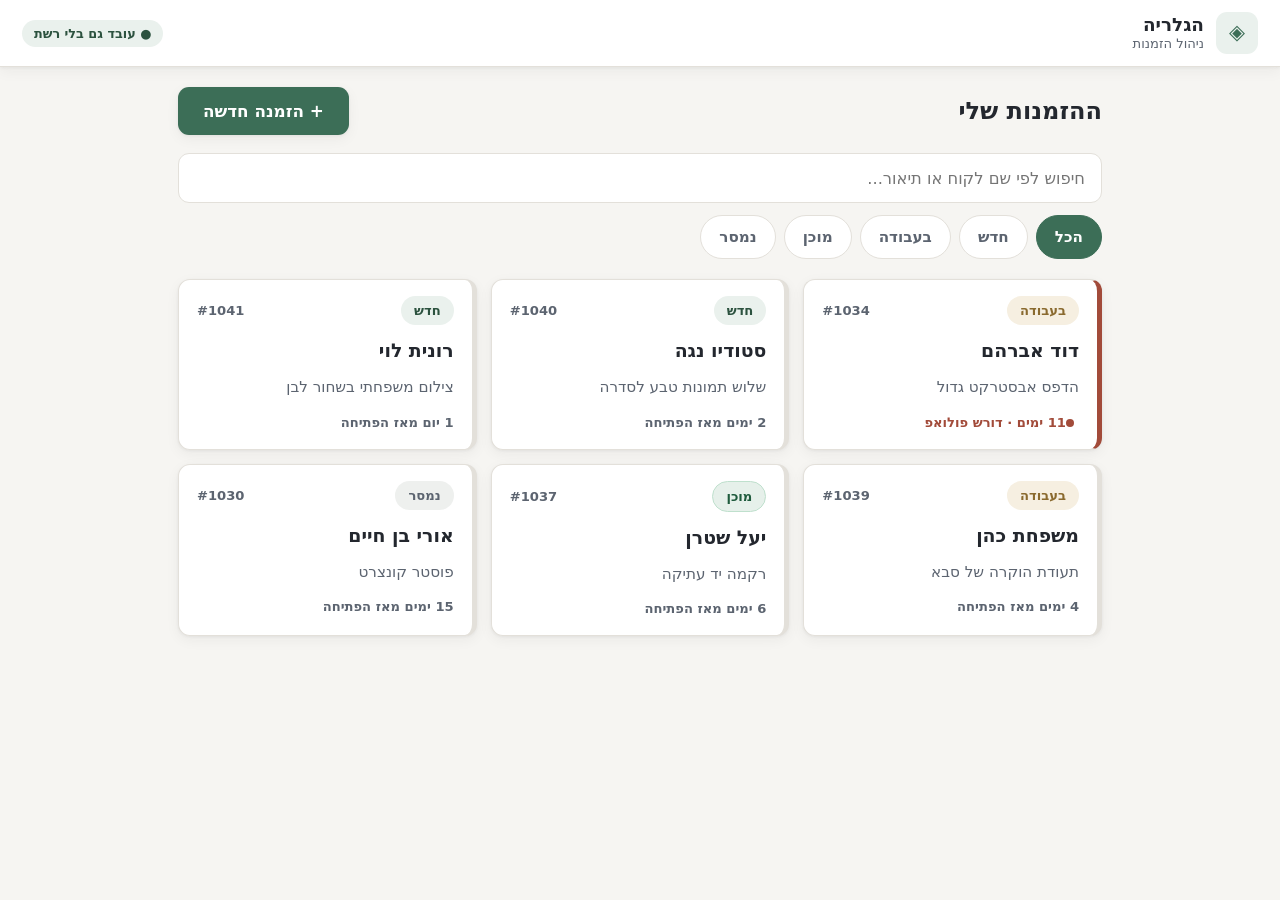
==== demo/index.html @ 5c051446 "Add clickable orders prototype at /demo/ Co-Authored-By: Claude Opus 4.8 (1M context) <noreply@anthr" ====
<!DOCTYPE html>
<html lang="he" dir="rtl">
<head>
<meta charset="UTF-8">
<meta name="viewport" content="width=device-width, initial-scale=1.0, viewport-fit=cover">
<title>הגלריה | ניהול הזמנות</title>
<link rel="stylesheet" href="styles.css">
</head>
<body>

<!-- ===== סרגל עליון ===== -->
<header class="topbar">
  <div class="brand">
    <span class="logo">◈</span>
    <div class="brand-text">
      <strong>הגלריה</strong>
      <span>ניהול הזמנות</span>
    </div>
  </div>
  <div class="topbar-actions">
    <span class="offline-pill" title="נשמר מקומית על הטאבלט">● עובד גם בלי רשת</span>
  </div>
</header>

<main id="app">

  <!-- ===== מסך 1: רשימת הזמנות ===== -->
  <section id="view-list" class="view">
    <div class="list-head">
      <h1>ההזמנות שלי</h1>
      <button class="btn btn-primary btn-new" data-action="new-order">+ הזמנה חדשה</button>
    </div>

    <div class="list-tools">
      <input type="search" id="search-input" class="search" placeholder="חיפוש לפי שם לקוח או תיאור..." autocomplete="off">
      <div class="filter-chips" id="status-filter">
        <button class="chip is-active" data-status="all">הכל</button>
        <button class="chip" data-status="חדש">חדש</button>
        <button class="chip" data-status="בעבודה">בעבודה</button>
        <button class="chip" data-status="מוכן">מוכן</button>
        <button class="chip" data-status="נמסר">נמסר</button>
      </div>
    </div>

    <div id="orders-container" class="orders-grid"></div>
    <p id="empty-state" class="empty-state" hidden>לא נמצאו הזמנות תואמות.</p>
  </section>

  <!-- ===== מסך 2: טופס הזמנה חדשה ===== -->
  <section id="view-form" class="view" hidden>
    <div class="form-head">
      <button class="btn btn-ghost" data-action="back-to-list">→ חזרה</button>
      <h1 id="form-title">הזמנה חדשה</h1>
    </div>

    <form id="order-form" class="order-form" novalidate>
      <input type="hidden" id="f-id">

      <div class="form-grid">
        <div class="field">
          <label for="f-customer">שם לקוח</label>
          <input type="text" id="f-customer" required>
        </div>
        <div class="field">
          <label for="f-phone">טלפון</label>
          <input type="tel" id="f-phone" inputmode="tel" placeholder="05X-XXXXXXX">
        </div>
        <div class="field">
          <label for="f-date">תאריך הזמנה</label>
          <input type="date" id="f-date">
        </div>
        <div class="field field-wide">
          <label for="f-desc">תיאור התמונה</label>
          <input type="text" id="f-desc" placeholder="מה ממסגרים">
        </div>
        <div class="field field-wide">
          <label for="f-frame">סוג / תיאור מסגרת</label>
          <input type="text" id="f-frame" placeholder="לדוגמה: פרופיל עץ אלון, זהב עתיק">
        </div>
        <div class="field">
          <label for="f-width">רוחב (ס"מ)</label>
          <input type="number" id="f-width" inputmode="decimal" min="0" step="0.5">
        </div>
        <div class="field">
          <label for="f-height">גובה (ס"מ)</label>
          <input type="number" id="f-height" inputmode="decimal" min="0" step="0.5">
        </div>

        <div class="field field-wide">
          <span class="field-label">תוספות</span>
          <div class="checks">
            <label class="check"><input type="checkbox" id="f-glass"><span>זכוכית</span></label>
            <label class="check"><input type="checkbox" id="f-backing"><span>גב</span></label>
            <label class="check"><input type="checkbox" id="f-passepartout"><span>פספרטו</span></label>
          </div>
        </div>

        <div class="field">
          <label for="f-price">מחיר כולל (₪)</label>
          <input type="number" id="f-price" inputmode="decimal" min="0" step="1" value="0">
        </div>
        <div class="field">
          <label for="f-deposit">מקדמה ששולמה (₪)</label>
          <input type="number" id="f-deposit" inputmode="decimal" min="0" step="1" value="0">
        </div>
        <div class="field">
          <span class="field-label">יתרה לתשלום</span>
          <output id="f-balance" class="balance-out">0 ₪</output>
        </div>

        <div class="field field-wide">
          <label for="f-notes">הערות</label>
          <textarea id="f-notes" rows="2"></textarea>
        </div>

        <div class="field field-wide">
          <span class="field-label">סטטוס</span>
          <div class="status-picker" id="f-status-picker">
            <button type="button" class="status-opt is-active" data-status="חדש">חדש</button>
            <button type="button" class="status-opt" data-status="בעבודה">בעבודה</button>
            <button type="button" class="status-opt" data-status="מוכן">מוכן</button>
            <button type="button" class="status-opt" data-status="נמסר">נמסר</button>
          </div>
        </div>
      </div>

      <div class="form-actions">
        <button type="button" class="btn btn-ghost" data-action="back-to-list">ביטול</button>
        <button type="submit" class="btn btn-primary">שמירה</button>
      </div>
    </form>
  </section>

  <!-- ===== מסך 3: תצוגת הזמנה בודדת ===== -->
  <section id="view-detail" class="view" hidden>
    <div class="form-head">
      <button class="btn btn-ghost" data-action="back-to-list">→ חזרה</button>
      <h1 id="detail-title">הזמנה</h1>
    </div>
    <div id="detail-body" class="detail-body"></div>
  </section>

</main>

<div id="toast" class="toast" hidden></div>

<script src="app.js"></script>
</body>
</html>
---- demo/styles.css ----
/* ===== הגלריה: ניהול הזמנות, פרוטוטייפ ===== */
:root{
  --bg:#f6f5f2;
  --card:#ffffff;
  --ink:#23272e;
  --muted:#5c6470;
  --line:#e3e0da;
  --accent:#3c6e57;
  --accent-dark:#2c523f;
  --accent-soft:#eaf1ed;
  --warn:#a24b3a;
  --warn-soft:#f6ebe8;
  --gold:#b08843;
  --gold-soft:#f6efe1;
  --radius:12px;
  --shadow:0 1px 3px rgba(35,39,46,.06), 0 4px 14px rgba(35,39,46,.05);
}

*{box-sizing:border-box;}
html,body{margin:0;padding:0;}
html{-webkit-text-size-adjust:100%;}
body{
  background:var(--bg);
  color:var(--ink);
  font-family:"Arial Hebrew","Segoe UI",system-ui,Arial,sans-serif;
  line-height:1.6;
  direction:rtl;
  font-size:17px;
  -webkit-tap-highlight-color:transparent;
}

/* ===== סרגל עליון ===== */
.topbar{
  position:sticky;top:0;z-index:20;
  display:flex;align-items:center;justify-content:space-between;
  gap:14px;
  padding:12px 22px;
  padding-top:calc(12px + env(safe-area-inset-top));
  background:var(--card);
  border-bottom:1px solid var(--line);
  box-shadow:var(--shadow);
}
.brand{display:flex;align-items:center;gap:12px;}
.logo{
  display:flex;align-items:center;justify-content:center;
  width:42px;height:42px;flex:none;
  background:var(--accent-soft);color:var(--accent);
  border-radius:11px;font-size:1.3rem;
}
.brand-text{display:flex;flex-direction:column;line-height:1.2;}
.brand-text strong{font-size:1.15rem;}
.brand-text span{font-size:.82rem;color:var(--muted);}
.offline-pill{
  font-size:.8rem;font-weight:600;color:var(--accent-dark);
  background:var(--accent-soft);
  padding:6px 12px;border-radius:999px;white-space:nowrap;
}

/* ===== מבנה כללי ===== */
#app{max-width:960px;margin:0 auto;padding:20px 18px 60px;}
.view{animation:fade .22s ease;}
@keyframes fade{from{opacity:0;transform:translateY(6px);}to{opacity:1;transform:none;}}
h1{font-size:1.5rem;margin:0;}

/* ===== כפתורים ===== */
.btn{
  font-family:inherit;font-size:1rem;font-weight:600;
  min-height:48px;padding:12px 20px;
  border:1px solid transparent;border-radius:11px;
  cursor:pointer;display:inline-flex;align-items:center;justify-content:center;gap:6px;
  transition:transform .05s ease, background .15s ease, box-shadow .15s ease;
}
.btn:active{transform:scale(.97);}
.btn-primary{background:var(--accent);color:#fff;box-shadow:var(--shadow);}
.btn-primary:hover{background:var(--accent-dark);}
.btn-ghost{background:transparent;color:var(--muted);border-color:var(--line);}
.btn-ghost:hover{background:#fff;color:var(--ink);}
.btn-block{width:100%;}

/* ===== רשימה: כותרת וכלים ===== */
.list-head{
  display:flex;align-items:center;justify-content:space-between;
  gap:14px;margin-bottom:18px;flex-wrap:wrap;
}
.btn-new{font-size:1.05rem;padding:13px 24px;}
.list-tools{margin-bottom:20px;display:flex;flex-direction:column;gap:12px;}
.search{
  width:100%;min-height:50px;
  font-family:inherit;font-size:1.02rem;
  padding:12px 16px;
  border:1px solid var(--line);border-radius:11px;
  background:var(--card);color:var(--ink);
}
.search:focus{outline:none;border-color:var(--accent);box-shadow:0 0 0 3px var(--accent-soft);}
.filter-chips{display:flex;gap:8px;flex-wrap:wrap;}
.chip{
  font-family:inherit;font-size:.95rem;font-weight:600;
  min-height:44px;padding:8px 18px;
  border:1px solid var(--line);border-radius:999px;
  background:var(--card);color:var(--muted);cursor:pointer;
  transition:all .12s ease;
}
.chip:active{transform:scale(.96);}
.chip.is-active{background:var(--accent);color:#fff;border-color:var(--accent);}

/* ===== כרטיסי הזמנה ===== */
.orders-grid{display:grid;grid-template-columns:repeat(auto-fill,minmax(280px,1fr));gap:14px;}
.order-card{
  background:var(--card);border:1px solid var(--line);
  border-radius:var(--radius);padding:16px 18px;
  box-shadow:var(--shadow);cursor:pointer;
  display:flex;flex-direction:column;gap:10px;
  transition:transform .06s ease, box-shadow .15s ease;
  border-inline-start:5px solid var(--line);
}
.order-card:active{transform:scale(.99);}
.order-card:hover{box-shadow:0 3px 8px rgba(35,39,46,.10),0 8px 22px rgba(35,39,46,.07);}
.order-card.flag-yellow{border-inline-start-color:var(--gold);}
.order-card.flag-red{border-inline-start-color:var(--warn);}
.oc-top{display:flex;align-items:baseline;justify-content:space-between;gap:10px;}
.oc-num{font-size:.82rem;color:var(--muted);font-weight:600;direction:ltr;}
.oc-name{font-size:1.18rem;font-weight:700;margin:0;}
.oc-desc{color:var(--muted);font-size:.95rem;margin:0;
  overflow:hidden;text-overflow:ellipsis;white-space:nowrap;}
.oc-bottom{display:flex;align-items:center;justify-content:space-between;gap:10px;margin-top:2px;}

/* ===== תגיות סטטוס ===== */
.status-tag{
  display:inline-block;font-size:.82rem;font-weight:700;
  padding:4px 13px;border-radius:999px;white-space:nowrap;
}
.status-חדש{background:var(--accent-soft);color:var(--accent-dark);}
.status-בעבודה{background:var(--gold-soft);color:#8a6a2f;}
.status-מוכן{background:#e6f0ea;color:#1f5b3d;border:1px solid #bfe0cd;}
.status-נמסר{background:#eef0ee;color:var(--muted);}

/* ===== דגלי זמן (כלל 10 ימים) ===== */
.time-flag{font-size:.82rem;font-weight:600;color:var(--muted);white-space:nowrap;}
.time-flag.yellow{color:#8a6a2f;}
.time-flag.red{color:var(--warn);font-weight:700;}
.time-flag .dot{display:inline-block;width:8px;height:8px;border-radius:50%;margin-inline-start:5px;vertical-align:middle;}
.time-flag.yellow .dot{background:var(--gold);}
.time-flag.red .dot{background:var(--warn);}

/* ===== מצב ריק ===== */
.empty-state{text-align:center;color:var(--muted);padding:50px 20px;font-size:1.05rem;}

/* ===== טופס ===== */
.form-head{display:flex;align-items:center;gap:14px;margin-bottom:20px;}
.form-head h1{font-size:1.4rem;}
.order-form{background:var(--card);border:1px solid var(--line);border-radius:var(--radius);
  padding:22px 20px;box-shadow:var(--shadow);}
.form-grid{display:grid;grid-template-columns:1fr 1fr;gap:16px;}
.field{display:flex;flex-direction:column;gap:6px;}
.field-wide{grid-column:1 / -1;}
.field label,.field-label{font-size:.92rem;font-weight:600;color:var(--ink);}
.field input,.field textarea{
  font-family:inherit;font-size:1.02rem;
  min-height:50px;padding:11px 14px;
  border:1px solid var(--line);border-radius:10px;
  background:#fcfcfb;color:var(--ink);width:100%;
}
.field textarea{min-height:auto;resize:vertical;line-height:1.5;}
.field input:focus,.field textarea:focus{
  outline:none;border-color:var(--accent);background:#fff;
  box-shadow:0 0 0 3px var(--accent-soft);
}
.checks{display:flex;gap:10px;flex-wrap:wrap;}
.check{
  display:inline-flex;align-items:center;gap:8px;
  min-height:48px;padding:8px 16px;
  border:1px solid var(--line);border-radius:10px;background:#fcfcfb;
  cursor:pointer;font-size:1rem;user-select:none;
}
.check input{width:20px;height:20px;accent-color:var(--accent);margin:0;}
.check:has(input:checked){background:var(--accent-soft);border-color:var(--accent);}
.balance-out{
  display:flex;align-items:center;
  min-height:50px;padding:11px 14px;
  font-size:1.25rem;font-weight:700;color:var(--accent-dark);
  background:var(--accent-soft);border-radius:10px;
}
.status-picker,.status-picker-detail{display:flex;gap:8px;flex-wrap:wrap;}
.status-opt{
  font-family:inherit;font-size:.98rem;font-weight:600;
  min-height:48px;padding:10px 20px;
  border:1px solid var(--line);border-radius:10px;
  background:#fcfcfb;color:var(--muted);cursor:pointer;
}
.status-opt:active{transform:scale(.97);}
.status-opt.is-active{background:var(--accent);color:#fff;border-color:var(--accent);}
.form-actions{display:flex;gap:12px;justify-content:flex-start;margin-top:24px;}
.form-actions .btn{min-width:130px;}

/* ===== תצוגת הזמנה בודדת ===== */
.detail-body{display:flex;flex-direction:column;gap:16px;}
.detail-card{background:var(--card);border:1px solid var(--line);border-radius:var(--radius);
  padding:20px;box-shadow:var(--shadow);}
.detail-card.head-card{border-top:5px solid var(--accent);}
.detail-card.head-card.flag-yellow{border-top-color:var(--gold);}
.detail-card.head-card.flag-red{border-top-color:var(--warn);}
.dc-title{display:flex;align-items:baseline;justify-content:space-between;gap:12px;flex-wrap:wrap;margin-bottom:6px;}
.dc-title h2{margin:0;font-size:1.5rem;}
.dc-num{font-size:.85rem;color:var(--muted);direction:ltr;}
.dc-meta{display:flex;gap:10px 18px;flex-wrap:wrap;align-items:center;color:var(--muted);font-size:.92rem;margin-top:8px;}
.card-label{font-size:.82rem;font-weight:700;color:var(--accent);text-transform:none;margin:0 0 12px;
  padding-bottom:8px;border-bottom:1px solid var(--line);}
.detail-rows{display:grid;grid-template-columns:1fr 1fr;gap:12px 20px;}
.drow{display:flex;flex-direction:column;gap:2px;}
.drow.wide{grid-column:1 / -1;}
.drow .k{font-size:.82rem;color:var(--muted);}
.drow .v{font-size:1.06rem;font-weight:600;}
.money-row{display:flex;gap:12px;flex-wrap:wrap;margin-top:4px;}
.money-box{flex:1 1 120px;background:#fcfcfb;border:1px solid var(--line);border-radius:10px;padding:12px 14px;text-align:center;}
.money-box .k{font-size:.8rem;color:var(--muted);display:block;margin-bottom:3px;}
.money-box .v{font-size:1.25rem;font-weight:700;}
.money-box.balance{background:var(--accent-soft);border-color:#cfe0d6;}
.money-box.balance .v{color:var(--accent-dark);}
.detail-actions{display:flex;flex-direction:column;gap:12px;}
.btn-wa{background:#25a35a;color:#fff;box-shadow:var(--shadow);font-size:1.05rem;}
.btn-wa:hover{background:#1e8c4c;}
.btn-wa .ico{font-size:1.15rem;}
.btn-ready{background:var(--gold);color:#fff;box-shadow:var(--shadow);font-size:1.05rem;}
.btn-ready:hover{background:#9a7638;}

/* ===== הודעת אישור צפה ===== */
.toast{
  position:fixed;bottom:24px;left:50%;transform:translateX(-50%);
  background:var(--ink);color:#fff;
  padding:13px 26px;border-radius:999px;font-weight:600;font-size:1rem;
  box-shadow:0 6px 20px rgba(0,0,0,.25);z-index:50;
  animation:toastIn .25s ease;
}
@keyframes toastIn{from{opacity:0;transform:translate(-50%,10px);}to{opacity:1;transform:translate(-50%,0);}}

/* ===== מסך צר (טאבלט לאורך / טלפון) ===== */
@media (max-width:640px){
  body{font-size:16px;}
  .form-grid{grid-template-columns:1fr;}
  .detail-rows{grid-template-columns:1fr;}
  .orders-grid{grid-template-columns:1fr;}
  .list-head h1{font-size:1.3rem;}
  #app{padding:16px 14px 50px;}
}
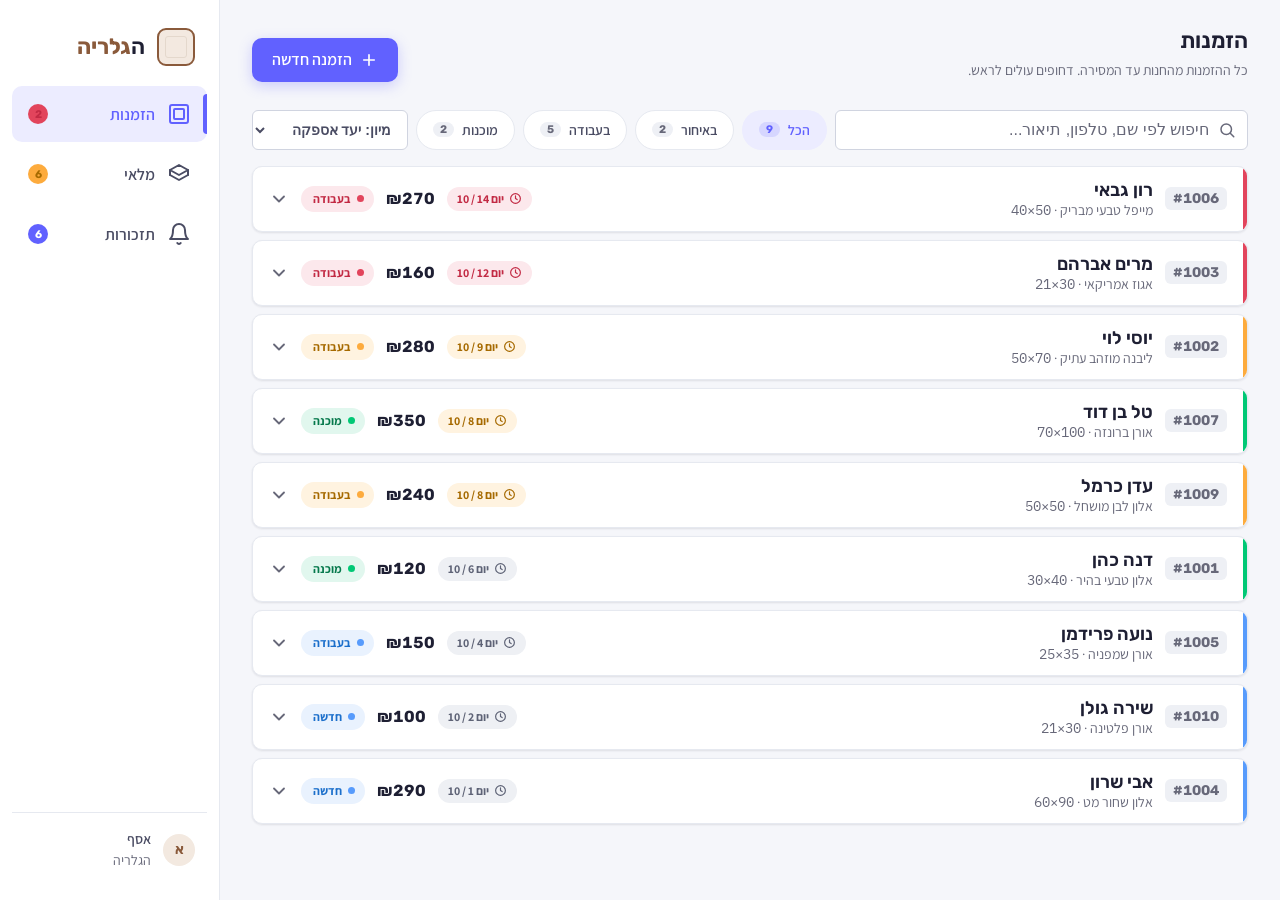
==== commit 77520e1b: "Full "הגלריה" app: 3 modules (orders, inventory, reminders), Monday-style Co-Authored-By: Claude Opu" ====
--- a/demo/index.html
+++ b/demo/index.html
@@ -2,148 +2,42 @@
 <html lang="he" dir="rtl">
 <head>
 <meta charset="UTF-8">
-<meta name="viewport" content="width=device-width, initial-scale=1.0, viewport-fit=cover">
-<title>הגלריה | ניהול הזמנות</title>
-<link rel="stylesheet" href="styles.css">
+<meta name="viewport" content="width=device-width, initial-scale=1, viewport-fit=cover">
+<meta name="theme-color" content="#6161FF">
+<title>הגלריה · ניהול חנות מסגרות</title>
+
+<!-- פונטים: Assistant + Rubik, עם display=swap ו-fallback ל-system-ui (עובד גם ב-file://) -->
+<link rel="preconnect" href="https://fonts.googleapis.com">
+<link rel="preconnect" href="https://fonts.gstatic.com" crossorigin>
+<link href="https://fonts.googleapis.com/css2?family=Assistant:wght@400;500;600;700&family=Rubik:wght@500;600;700&family=IBM+Plex+Mono:wght@500;600&display=swap" rel="stylesheet">
+
+<link rel="stylesheet" href="css/tokens.css">
+<link rel="stylesheet" href="css/app.css">
 </head>
 <body>
 
-<!-- ===== סרגל עליון ===== -->
-<header class="topbar">
-  <div class="brand">
-    <span class="logo">◈</span>
-    <div class="brand-text">
-      <strong>הגלריה</strong>
-      <span>ניהול הזמנות</span>
-    </div>
-  </div>
-  <div class="topbar-actions">
-    <span class="offline-pill" title="נשמר מקומית על הטאבלט">● עובד גם בלי רשת</span>
-  </div>
-</header>
+<div class="app">
+  <!-- nav rail (landscape) - נבנה ע"י app.js -->
+  <aside class="rail" id="rail"></aside>
 
-<main id="app">
+  <!-- אזור התוכן: שלושה מודולים -->
+  <main class="main">
+    <section class="view" data-view="orders" role="tabpanel" aria-label="הזמנות"></section>
+    <section class="view" data-view="inventory" role="tabpanel" aria-label="מלאי"></section>
+    <section class="view" data-view="reminders" role="tabpanel" aria-label="תזכורות"></section>
+  </main>
+</div>
 
-  <!-- ===== מסך 1: רשימת הזמנות ===== -->
-  <section id="view-list" class="view">
-    <div class="list-head">
-      <h1>ההזמנות שלי</h1>
-      <button class="btn btn-primary btn-new" data-action="new-order">+ הזמנה חדשה</button>
-    </div>
+<!-- bottom tab bar (portrait) - נבנה ע"י app.js -->
+<nav class="bottombar" id="bottombar" aria-label="ניווט תחתון"></nav>
 
-    <div class="list-tools">
-      <input type="search" id="search-input" class="search" placeholder="חיפוש לפי שם לקוח או תיאור..." autocomplete="off">
-      <div class="filter-chips" id="status-filter">
-        <button class="chip is-active" data-status="all">הכל</button>
-        <button class="chip" data-status="חדש">חדש</button>
-        <button class="chip" data-status="בעבודה">בעבודה</button>
-        <button class="chip" data-status="מוכן">מוכן</button>
-        <button class="chip" data-status="נמסר">נמסר</button>
-      </div>
-    </div>
-
-    <div id="orders-container" class="orders-grid"></div>
-    <p id="empty-state" class="empty-state" hidden>לא נמצאו הזמנות תואמות.</p>
-  </section>
-
-  <!-- ===== מסך 2: טופס הזמנה חדשה ===== -->
-  <section id="view-form" class="view" hidden>
-    <div class="form-head">
-      <button class="btn btn-ghost" data-action="back-to-list">→ חזרה</button>
-      <h1 id="form-title">הזמנה חדשה</h1>
-    </div>
-
-    <form id="order-form" class="order-form" novalidate>
-      <input type="hidden" id="f-id">
-
-      <div class="form-grid">
-        <div class="field">
-          <label for="f-customer">שם לקוח</label>
-          <input type="text" id="f-customer" required>
-        </div>
-        <div class="field">
-          <label for="f-phone">טלפון</label>
-          <input type="tel" id="f-phone" inputmode="tel" placeholder="05X-XXXXXXX">
-        </div>
-        <div class="field">
-          <label for="f-date">תאריך הזמנה</label>
-          <input type="date" id="f-date">
-        </div>
-        <div class="field field-wide">
-          <label for="f-desc">תיאור התמונה</label>
-          <input type="text" id="f-desc" placeholder="מה ממסגרים">
-        </div>
-        <div class="field field-wide">
-          <label for="f-frame">סוג / תיאור מסגרת</label>
-          <input type="text" id="f-frame" placeholder="לדוגמה: פרופיל עץ אלון, זהב עתיק">
-        </div>
-        <div class="field">
-          <label for="f-width">רוחב (ס"מ)</label>
-          <input type="number" id="f-width" inputmode="decimal" min="0" step="0.5">
-        </div>
-        <div class="field">
-          <label for="f-height">גובה (ס"מ)</label>
-          <input type="number" id="f-height" inputmode="decimal" min="0" step="0.5">
-        </div>
-
-        <div class="field field-wide">
-          <span class="field-label">תוספות</span>
-          <div class="checks">
-            <label class="check"><input type="checkbox" id="f-glass"><span>זכוכית</span></label>
-            <label class="check"><input type="checkbox" id="f-backing"><span>גב</span></label>
-            <label class="check"><input type="checkbox" id="f-passepartout"><span>פספרטו</span></label>
-          </div>
-        </div>
-
-        <div class="field">
-          <label for="f-price">מחיר כולל (₪)</label>
-          <input type="number" id="f-price" inputmode="decimal" min="0" step="1" value="0">
-        </div>
-        <div class="field">
-          <label for="f-deposit">מקדמה ששולמה (₪)</label>
-          <input type="number" id="f-deposit" inputmode="decimal" min="0" step="1" value="0">
-        </div>
-        <div class="field">
-          <span class="field-label">יתרה לתשלום</span>
-          <output id="f-balance" class="balance-out">0 ₪</output>
-        </div>
-
-        <div class="field field-wide">
-          <label for="f-notes">הערות</label>
-          <textarea id="f-notes" rows="2"></textarea>
-        </div>
-
-        <div class="field field-wide">
-          <span class="field-label">סטטוס</span>
-          <div class="status-picker" id="f-status-picker">
-            <button type="button" class="status-opt is-active" data-status="חדש">חדש</button>
-            <button type="button" class="status-opt" data-status="בעבודה">בעבודה</button>
-            <button type="button" class="status-opt" data-status="מוכן">מוכן</button>
-            <button type="button" class="status-opt" data-status="נמסר">נמסר</button>
-          </div>
-        </div>
-      </div>
-
-      <div class="form-actions">
-        <button type="button" class="btn btn-ghost" data-action="back-to-list">ביטול</button>
-        <button type="submit" class="btn btn-primary">שמירה</button>
-      </div>
-    </form>
-  </section>
-
-  <!-- ===== מסך 3: תצוגת הזמנה בודדת ===== -->
-  <section id="view-detail" class="view" hidden>
-    <div class="form-head">
-      <button class="btn btn-ghost" data-action="back-to-list">→ חזרה</button>
-      <h1 id="detail-title">הזמנה</h1>
-    </div>
-    <div id="detail-body" class="detail-body"></div>
-  </section>
-
-</main>
-
-<div id="toast" class="toast" hidden></div>
-
-<script src="app.js"></script>
+<!-- data.js (repository) -> app.js (util/icons/router) -> feature modules. -->
+<!-- app.js מגדיר את Gallery.util ו-Gallery.icons שהמודולים תלויים בהם, לכן הוא נטען לפניהם. -->
+<!-- ה-init רץ ב-DOMContentLoaded, אחרי שכל המודולים כבר נרשמו. -->
+<script src="js/data.js"></script>
+<script src="js/app.js"></script>
+<script src="js/orders.js"></script>
+<script src="js/inventory.js"></script>
+<script src="js/reminders.js"></script>
 </body>
 </html>
--- a/demo/css/tokens.css
+++ b/demo/css/tokens.css
@@ -0,0 +1,111 @@
+/* =============================================================================
+ * tokens.css  -  כל ה-CSS variables של "הגלריה"
+ * מקור מחייב: context/design-system.md (סעיפים 2, 3, 4). אין מקף ארוך.
+ * ========================================================================== */
+
+:root {
+  /* ---- רקעים ומשטחים ---- */
+  --bg-canvas:      #F5F6FA;
+  --bg-surface:     #FFFFFF;
+  --bg-surface-alt: #FAFBFD;
+  --bg-sunken:      #EEF0F5;
+
+  /* ---- טקסט ---- */
+  --ink:            #1E1F33;
+  --ink-secondary:  #4A4C63;
+  --ink-muted:      #676879;
+  --ink-on-color:   #FFFFFF;
+
+  /* ---- קווים והפרדות ---- */
+  --line:           #E6E9F0;
+  --line-strong:    #D0D4E0;
+  --line-frame:     #E4D8CC;
+
+  /* ---- Primary ---- */
+  --primary:        #6161FF;
+  --primary-hover:  #5450E0;
+  --primary-press:  #4A46CC;
+  --primary-soft:   #ECECFF;
+  --primary-ring:   rgba(97, 97, 255, 0.32);
+
+  /* ---- מבטא עץ אגוז ---- */
+  --walnut:         #8A5A3B;
+  --walnut-soft:    #F3E9E0;
+
+  /* ---- STATUS PALETTE ---- */
+  --st-red:         #E2445C;
+  --st-red-soft:    #FCE8EC;
+  --st-red-text:    #C22A44;
+
+  --st-orange:      #FDAB3D;
+  --st-orange-soft: #FFF3E0;
+  --st-orange-text: #A66A00;
+
+  --st-green:       #00C875;
+  --st-green-soft:  #E1F7EE;
+  --st-green-text:  #06794C;
+
+  --st-blue:        #579BFC;
+  --st-blue-soft:   #E9F2FE;
+  --st-blue-text:   #1C6FCB;
+
+  --st-grey:        #A9AEBE;
+  --st-grey-soft:   #EEF0F4;
+  --st-grey-text:   #5E6376;
+
+  /* ---- טיפוגרפיה ---- */
+  --font-ui:      "Assistant", system-ui, "Segoe UI", Arial, sans-serif;
+  --font-display: "Rubik", "Assistant", system-ui, sans-serif;
+  --font-mono:    "IBM Plex Mono", "SF Mono", Consolas, monospace;
+
+  --fs-2xs: 0.6875rem;
+  --fs-xs:  0.75rem;
+  --fs-sm:  0.875rem;
+  --fs-md:  1rem;
+  --fs-lg:  1.125rem;
+  --fs-xl:  1.375rem;
+  --fs-2xl: 1.75rem;
+
+  --fw-regular: 400;
+  --fw-medium:  500;
+  --fw-semibold:600;
+  --fw-bold:    700;
+
+  --lh-tight: 1.25;
+  --lh-base:  1.55;
+  --ls-tight: -0.01em;
+
+  /* ---- Radius ---- */
+  --r-sm:   6px;
+  --r-md:   10px;
+  --r-lg:   14px;
+  --r-pill: 999px;
+
+  /* ---- Elevation ---- */
+  --e0: none;
+  --e1: 0 1px 2px rgba(30, 31, 51, 0.06), 0 1px 3px rgba(30, 31, 51, 0.05);
+  --e2: 0 2px 8px rgba(30, 31, 51, 0.08);
+  --e3: 0 8px 24px rgba(30, 31, 51, 0.12);
+  --e4: 0 16px 40px rgba(30, 31, 51, 0.16);
+  --e-primary: 0 4px 14px rgba(97, 97, 255, 0.28);
+  --focus-ring: 0 0 0 3px var(--primary-ring);
+
+  /* ---- Spacing ---- */
+  --s-1: 4px;   --s-2: 8px;   --s-3: 12px;  --s-4: 16px;
+  --s-5: 20px;  --s-6: 24px;  --s-8: 32px;  --s-10: 40px;
+  --s-12: 48px; --s-16: 64px;
+
+  --touch: 44px;
+
+  /* ---- Motion ---- */
+  --dur-fast:  140ms;
+  --dur-base:  260ms;
+  --dur-slow:  400ms;
+  --ease:      cubic-bezier(0.4, 0, 0.2, 1);
+  --ease-out:  cubic-bezier(0.16, 1, 0.3, 1);
+  --ease-spring: cubic-bezier(0.34, 1.56, 0.64, 1);
+
+  /* ---- מידות ניווט ---- */
+  --rail-w:        220px;
+  --bottombar-h:   68px;
+}
--- a/demo/css/app.css
+++ b/demo/css/app.css
@@ -0,0 +1,829 @@
+/* =============================================================================
+ * app.css  -  קומפוננטות ואנימציות לאפליקציית "הגלריה"
+ * מיישם את context/design-system.md (סעיפים 5-8). RTL. CSS טהור. אין מקף ארוך.
+ * ========================================================================== */
+
+*, *::before, *::after { box-sizing: border-box; }
+
+html, body { margin: 0; padding: 0; height: 100%; }
+
+body {
+  background: var(--bg-canvas);
+  color: var(--ink);
+  font-family: var(--font-ui);
+  font-size: var(--fs-md);
+  line-height: var(--lh-base);
+  direction: rtl;
+  -webkit-font-smoothing: antialiased;
+  text-rendering: optimizeLegibility;
+}
+
+button { font-family: inherit; }
+::placeholder { color: var(--ink-muted); }
+
+/* =============================================================================
+ * פריסה כללית: rail בימין + אזור תוכן
+ * ========================================================================== */
+.app {
+  display: flex;
+  flex-direction: row-reverse; /* rail בקצה הימני (RTL) */
+  min-height: 100vh;
+}
+
+/* ---------- NAV RAIL (landscape / desktop) ---------- */
+.rail {
+  width: var(--rail-w);
+  flex: none;
+  background: var(--bg-surface);
+  border-inline-start: 1px solid var(--line);
+  display: flex;
+  flex-direction: column;
+  padding: var(--s-5) var(--s-3);
+  position: sticky;
+  top: 0;
+  height: 100vh;
+}
+
+.brand {
+  display: flex;
+  align-items: center;
+  gap: var(--s-3);
+  padding: var(--s-2) var(--s-3) var(--s-5);
+}
+.brand__mark {
+  width: 38px; height: 38px; flex: none;
+  border-radius: 9px;
+  border: 2.5px solid var(--walnut);
+  position: relative;
+  background: var(--walnut-soft);
+}
+.brand__mark::after {
+  content: "";
+  position: absolute; inset: 6px;
+  border: 1.5px solid var(--line-frame);
+  border-radius: 3px;
+}
+.brand__name {
+  font-family: var(--font-display);
+  font-weight: var(--fw-semibold);
+  font-size: var(--fs-xl);
+  color: var(--ink);
+  letter-spacing: var(--ls-tight);
+}
+.brand__name b { color: var(--walnut); font-weight: var(--fw-bold); }
+
+.nav { display: flex; flex-direction: column; gap: var(--s-1); }
+
+.nav__item {
+  position: relative;
+  display: flex;
+  align-items: center;
+  gap: var(--s-3);
+  min-height: 56px;
+  padding: 0 var(--s-4);
+  border: 0;
+  background: transparent;
+  border-radius: var(--r-md);
+  color: var(--ink-secondary);
+  font-size: var(--fs-md);
+  font-weight: var(--fw-semibold);
+  cursor: pointer;
+  text-align: start;
+  width: 100%;
+  transition: background var(--dur-fast) var(--ease), color var(--dur-fast) var(--ease);
+}
+.nav__item:hover { background: var(--bg-surface-alt); }
+.nav__item:focus-visible { outline: none; box-shadow: var(--focus-ring); }
+.nav__item .ico { width: 24px; height: 24px; flex: none; }
+.nav__item .lbl { flex: 1; }
+
+/* פס active מוטיב השדרה בקצה הימני */
+.nav__item[aria-current="page"] {
+  background: var(--primary-soft);
+  color: var(--primary);
+}
+.nav__item[aria-current="page"]::before {
+  content: "";
+  position: absolute;
+  top: 8px; bottom: 8px; right: 0;
+  width: 4px;
+  border-radius: 4px 0 0 4px;
+  background: var(--primary);
+}
+
+/* badge מונה */
+.nav__badge {
+  min-width: 20px; height: 20px; padding: 0 6px;
+  border-radius: var(--r-pill);
+  font-family: var(--font-display);
+  font-size: var(--fs-2xs);
+  font-weight: var(--fw-bold);
+  display: inline-flex; align-items: center; justify-content: center;
+  color: #fff;
+}
+.nav__badge.is-red { background: var(--st-red); }
+.nav__badge.is-orange { background: var(--st-orange); }
+.nav__badge.is-primary { background: var(--primary); }
+.nav__badge:empty { display: none; }
+
+.rail__foot {
+  margin-top: auto;
+  padding: var(--s-4) var(--s-3) var(--s-2);
+  border-top: 1px solid var(--line);
+  display: flex;
+  align-items: center;
+  gap: var(--s-3);
+  font-size: var(--fs-sm);
+  color: var(--ink-muted);
+}
+.rail__avatar {
+  width: 32px; height: 32px; flex: none;
+  border-radius: 50%;
+  background: var(--walnut-soft);
+  color: var(--walnut);
+  display: flex; align-items: center; justify-content: center;
+  font-family: var(--font-display);
+  font-weight: var(--fw-bold);
+}
+.rail__user b { color: var(--ink-secondary); font-weight: var(--fw-semibold); display: block; }
+
+/* =============================================================================
+ * אזור התוכן
+ * ========================================================================== */
+.main {
+  flex: 1;
+  min-width: 0;
+  display: flex;
+  flex-direction: column;
+}
+.view { display: none; padding: var(--s-6) var(--s-8) var(--s-12); }
+.view.is-active {
+  display: block;
+  animation: viewIn var(--dur-base) var(--ease) both;
+}
+@keyframes viewIn {
+  from { opacity: 0; transform: translateY(8px); }
+  to   { opacity: 1; transform: none; }
+}
+
+.view__head {
+  display: flex;
+  align-items: flex-end;
+  justify-content: space-between;
+  gap: var(--s-4);
+  margin-bottom: var(--s-5);
+  flex-wrap: wrap;
+}
+.view__title {
+  font-family: var(--font-display);
+  font-weight: var(--fw-semibold);
+  font-size: var(--fs-xl);
+  letter-spacing: var(--ls-tight);
+  margin: 0;
+}
+.view__subtitle { color: var(--ink-muted); font-size: var(--fs-sm); margin: 2px 0 0; }
+
+/* =============================================================================
+ * בר חיפוש / סינון (sticky)
+ * ========================================================================== */
+.toolbar {
+  position: sticky;
+  top: 0;
+  z-index: 6;
+  background: var(--bg-canvas);
+  padding: var(--s-2) 0 var(--s-4);
+  display: flex;
+  align-items: center;
+  gap: var(--s-2);
+  flex-wrap: wrap;
+}
+.search {
+  position: relative;
+  flex: 1 1 260px;
+  min-width: 220px;
+}
+.search input {
+  width: 100%;
+  height: 40px;
+  padding: 0 38px 0 var(--s-3);
+  border: 1px solid var(--line-strong);
+  border-radius: var(--r-sm);
+  background: var(--bg-surface);
+  font-size: var(--fs-md);
+  color: var(--ink);
+}
+.search input:focus-visible { outline: none; border-color: var(--primary); box-shadow: var(--focus-ring); }
+.search .ico {
+  position: absolute; right: 12px; top: 50%; transform: translateY(-50%);
+  width: 18px; height: 18px; color: var(--ink-muted); pointer-events: none;
+}
+
+.chips { display: flex; gap: var(--s-2); flex-wrap: wrap; }
+.fchip {
+  height: 40px;
+  padding: 0 var(--s-4);
+  border-radius: var(--r-pill);
+  border: 1px solid var(--line);
+  background: var(--bg-surface);
+  color: var(--ink-secondary);
+  font-size: var(--fs-sm);
+  font-weight: var(--fw-semibold);
+  cursor: pointer;
+  display: inline-flex; align-items: center; gap: var(--s-2);
+  transition: background var(--dur-fast) var(--ease), color var(--dur-fast) var(--ease), border-color var(--dur-fast) var(--ease);
+}
+.fchip:hover { border-color: var(--line-strong); }
+.fchip:focus-visible { outline: none; box-shadow: var(--focus-ring); }
+.fchip[aria-pressed="true"] { background: var(--primary-soft); color: var(--primary); border-color: transparent; }
+.fchip .cnt {
+  font-family: var(--font-display); font-weight: var(--fw-bold); font-size: var(--fs-2xs);
+  background: var(--bg-sunken); color: var(--ink-muted);
+  border-radius: var(--r-pill); padding: 1px 7px;
+}
+.fchip[aria-pressed="true"] .cnt { background: rgba(97,97,255,.16); color: var(--primary); }
+
+.select {
+  height: 40px;
+  padding: 0 var(--s-3);
+  border: 1px solid var(--line-strong);
+  border-radius: var(--r-sm);
+  background: var(--bg-surface);
+  color: var(--ink-secondary);
+  font-size: var(--fs-sm);
+  font-weight: var(--fw-semibold);
+  cursor: pointer;
+}
+.select:focus-visible { outline: none; border-color: var(--primary); box-shadow: var(--focus-ring); }
+
+/* =============================================================================
+ * שורת רשימה נפתחת (Expandable Row) - הקומפוננטה המרכזית
+ * ========================================================================== */
+.list { display: flex; flex-direction: column; gap: var(--s-2); }
+
+.row {
+  position: relative;
+  background: var(--bg-surface);
+  border: 1px solid var(--line);
+  border-radius: var(--r-md);
+  box-shadow: var(--e1);
+  overflow: hidden;
+  transition: box-shadow var(--dur-fast) var(--ease), background var(--dur-fast) var(--ease);
+}
+.row:hover { box-shadow: var(--e2); background: var(--bg-surface-alt); }
+
+/* staggered entry */
+.row.enter { animation: rowIn var(--dur-slow) var(--ease-out) both; }
+@keyframes rowIn {
+  from { opacity: 0; transform: translateY(10px); }
+  to   { opacity: 1; transform: none; }
+}
+
+/* שדרת פרופיל */
+.row::before {
+  content: "";
+  position: absolute; top: 0; bottom: 0; right: 0;
+  width: 4px;
+  background: var(--spine, var(--st-grey));
+  transition: width var(--dur-fast) var(--ease);
+}
+.row:hover::before { width: 6px; }
+.row.spine-flash::before { animation: spineFlash 600ms var(--ease) 1; }
+@keyframes spineFlash {
+  0%,100% { opacity: 1; }
+  40% { opacity: .35; }
+}
+
+.row__head {
+  display: flex;
+  align-items: center;
+  gap: var(--s-3);
+  padding: 0 var(--s-5) 0 var(--s-4);
+  min-height: 64px;
+  cursor: pointer;
+  user-select: none;
+  width: 100%;
+  border: 0;
+  background: transparent;
+  text-align: start;
+  color: inherit;
+}
+.row__head:focus-visible { outline: none; box-shadow: var(--focus-ring); border-radius: var(--r-md); }
+
+.row__id {
+  font-family: var(--font-display);
+  font-weight: var(--fw-bold);
+  font-size: var(--fs-sm);
+  color: var(--ink-muted);
+  background: var(--bg-sunken);
+  border-radius: var(--r-sm);
+  padding: 3px 8px;
+  flex: none;
+  font-variant-numeric: tabular-nums;
+}
+.row__main { min-width: 0; display: flex; flex-direction: column; }
+.row__name {
+  font-family: var(--font-display);
+  font-weight: var(--fw-semibold);
+  font-size: var(--fs-lg);
+  color: var(--ink);
+  white-space: nowrap; overflow: hidden; text-overflow: ellipsis;
+}
+.row__meta { color: var(--ink-muted); font-size: var(--fs-sm); white-space: nowrap; overflow: hidden; text-overflow: ellipsis; }
+.mono { font-family: var(--font-mono); direction: ltr; display: inline-block; }
+.row__spacer { flex: 1; }
+.row__balance {
+  font-family: var(--font-display);
+  font-weight: var(--fw-bold);
+  font-size: var(--fs-md);
+  color: var(--ink);
+  flex: none;
+  font-variant-numeric: tabular-nums;
+}
+.chev {
+  flex: none;
+  color: var(--ink-muted);
+  transition: transform var(--dur-base) var(--ease);
+  width: 20px; height: 20px;
+}
+.row.open .chev { transform: rotate(180deg); }
+
+/* מכניקת הפתיחה: grid 0fr -> 1fr */
+.row__panel {
+  display: grid;
+  grid-template-rows: 0fr;
+  transition: grid-template-rows var(--dur-base) var(--ease);
+}
+.row__panel > .inner { overflow: hidden; }
+.row.open .row__panel { grid-template-rows: 1fr; }
+
+/* פאנל פספרטו */
+.mat {
+  margin: 0 var(--s-5) var(--s-5);
+  padding: var(--s-5);
+  background: var(--bg-surface-alt);
+  border: 1px solid var(--line-frame);
+  border-radius: var(--r-md);
+  opacity: 0;
+  transform: translateY(-6px);
+  transition: opacity var(--dur-base) var(--ease-out), transform var(--dur-base) var(--ease-out);
+}
+.row.open .mat { opacity: 1; transform: none; }
+
+.dgrid {
+  display: grid;
+  grid-template-columns: repeat(3, 1fr);
+  gap: var(--s-4) var(--s-4);
+}
+.field .k { font-size: var(--fs-2xs); color: var(--ink-muted); font-weight: var(--fw-semibold); margin-bottom: 3px; }
+.field .v { font-size: var(--fs-sm); font-weight: var(--fw-medium); color: var(--ink-secondary); }
+.field .v.strong { font-family: var(--font-display); font-weight: var(--fw-bold); color: var(--ink); }
+
+.checks { display: flex; gap: var(--s-2); flex-wrap: wrap; margin-top: var(--s-4); }
+.check-tag {
+  display: inline-flex; align-items: center; gap: 6px;
+  height: 28px; padding: 0 12px;
+  border-radius: var(--r-pill);
+  font-size: var(--fs-xs); font-weight: var(--fw-semibold);
+  background: var(--bg-sunken); color: var(--ink-muted);
+}
+.check-tag.on { background: var(--st-green-soft); color: var(--st-green-text); }
+.check-tag .dot { width: 6px; height: 6px; border-radius: 50%; background: currentColor; }
+
+/* בר התקדמות 10 ימים */
+.progress { margin-top: var(--s-4); }
+.progress .plabel { font-size: var(--fs-xs); color: var(--ink-muted); margin-bottom: 6px; display: flex; justify-content: space-between; }
+.progress .track {
+  height: 8px; border-radius: var(--r-pill);
+  background: var(--bg-sunken); overflow: hidden;
+}
+.progress .fill {
+  height: 100%; border-radius: var(--r-pill);
+  background: var(--fillc, var(--st-grey));
+  transform-origin: right center;
+  animation: fillGrow var(--dur-slow) var(--ease-out) both;
+}
+@keyframes fillGrow { from { transform: scaleX(0); } to { transform: scaleX(1); } }
+
+.actions { display: flex; gap: var(--s-2); flex-wrap: wrap; margin-top: var(--s-5); }
+
+/* החלפת סטטוס בתוך הפאנל */
+.status-switch { display: flex; gap: var(--s-2); flex-wrap: wrap; align-items: center; margin-top: var(--s-4); }
+.status-switch .lbl { font-size: var(--fs-2xs); color: var(--ink-muted); font-weight: var(--fw-semibold); width: 100%; }
+.status-opt {
+  height: 34px; padding: 0 var(--s-3);
+  border-radius: var(--r-pill);
+  border: 1px solid var(--line);
+  background: var(--bg-surface);
+  font-size: var(--fs-xs); font-weight: var(--fw-bold);
+  color: var(--ink-secondary);
+  cursor: pointer;
+  display: inline-flex; align-items: center; gap: 6px;
+  transition: transform var(--dur-fast) var(--ease-spring), border-color var(--dur-fast);
+}
+.status-opt .dot { width: 7px; height: 7px; border-radius: 50%; }
+.status-opt:hover { border-color: var(--line-strong); }
+.status-opt:focus-visible { outline: none; box-shadow: var(--focus-ring); }
+.status-opt.active { border-color: transparent; }
+.status-opt.pop { animation: pop 300ms var(--ease-spring); }
+
+/* =============================================================================
+ * Status Pill
+ * ========================================================================== */
+.pill {
+  display: inline-flex; align-items: center; gap: 6px;
+  height: 26px; padding: 0 10px 0 12px;
+  border-radius: var(--r-pill);
+  font: var(--fw-bold) var(--fs-xs)/1 var(--font-ui);
+  white-space: nowrap; user-select: none;
+  flex: none;
+}
+.pill .dot { width: 7px; height: 7px; border-radius: 50%; flex: none; }
+.pill.pop { animation: pop 300ms var(--ease-spring); }
+
+.is-red    { background: var(--st-red-soft);    color: var(--st-red-text); }
+.is-red .dot    { background: var(--st-red); }
+.is-orange { background: var(--st-orange-soft); color: var(--st-orange-text); }
+.is-orange .dot { background: var(--st-orange); }
+.is-green  { background: var(--st-green-soft);  color: var(--st-green-text); }
+.is-green .dot  { background: var(--st-green); }
+.is-blue   { background: var(--st-blue-soft);   color: var(--st-blue-text); }
+.is-blue .dot   { background: var(--st-blue); }
+.is-grey   { background: var(--st-grey-soft);   color: var(--st-grey-text); }
+.is-grey .dot   { background: var(--st-grey); }
+
+@keyframes pop { 0% { transform: scale(1); } 50% { transform: scale(1.06); } 100% { transform: scale(1); } }
+
+/* =============================================================================
+ * Chip ימים (מונה 10 הימים)
+ * ========================================================================== */
+.chip {
+  display: inline-flex; align-items: center; gap: 5px;
+  height: 24px; padding: 0 10px;
+  border-radius: var(--r-pill);
+  font-size: var(--fs-xs); font-weight: var(--fw-bold);
+  flex: none; white-space: nowrap;
+  font-variant-numeric: tabular-nums;
+}
+.chip .ico { width: 13px; height: 13px; }
+.chip.neutral { background: var(--st-grey-soft); color: var(--st-grey-text); }
+.chip.warn    { background: var(--st-orange-soft); color: var(--st-orange-text); }
+.chip.late    { background: var(--st-red-soft); color: var(--st-red-text); }
+.chip.flash   { animation: spineFlash 600ms var(--ease) 1; }
+
+/* =============================================================================
+ * כפתורים
+ * ========================================================================== */
+.btn {
+  height: var(--touch);
+  padding: 0 var(--s-5);
+  border-radius: var(--r-md);
+  border: 0;
+  font: var(--fw-semibold) var(--fs-md)/1 var(--font-ui);
+  display: inline-flex; align-items: center; justify-content: center; gap: var(--s-2);
+  cursor: pointer;
+  transition: transform var(--dur-fast) var(--ease), box-shadow var(--dur-fast) var(--ease), background var(--dur-fast) var(--ease);
+}
+.btn:active { transform: scale(0.96); }
+.btn:focus-visible { outline: none; box-shadow: var(--focus-ring); }
+.btn .ico { width: 18px; height: 18px; }
+
+.btn--primary { background: var(--primary); color: #fff; box-shadow: var(--e-primary); }
+.btn--primary:hover { background: var(--primary-hover); }
+.btn--secondary { background: var(--bg-surface); color: var(--ink); border: 1px solid var(--line-strong); }
+.btn--secondary:hover { background: var(--bg-surface-alt); }
+.btn--ghost { background: transparent; color: var(--ink-secondary); }
+.btn--ghost:hover { background: var(--bg-surface-alt); }
+.btn--wa { background: #25D366; color: #fff; }
+.btn--wa:hover { background: #1FB959; }
+.btn--danger { background: var(--st-red-soft); color: var(--st-red-text); }
+.btn--danger:hover { background: #F9D9DF; }
+.btn--sm { height: 38px; padding: 0 var(--s-4); font-size: var(--fs-sm); }
+
+/* =============================================================================
+ * כותרת קבוצה (Group Header)
+ * ========================================================================== */
+.group { margin-bottom: var(--s-5); }
+.group__head {
+  display: flex; align-items: center; gap: var(--s-3);
+  padding: var(--s-2) var(--s-4);
+  background: var(--bg-surface);
+  border: 1px solid var(--line);
+  border-inline-start: none;
+  border-radius: var(--r-md);
+  margin-bottom: var(--s-2);
+  position: relative;
+  width: 100%; cursor: pointer; text-align: start;
+}
+.group__head:focus-visible { outline: none; box-shadow: var(--focus-ring); }
+.group__head::before {
+  content: ""; position: absolute; top: 8px; bottom: 8px; right: 0;
+  width: 4px; border-radius: 4px 0 0 4px; background: var(--gcolor, var(--st-grey));
+}
+.group__title { font-family: var(--font-display); font-weight: var(--fw-semibold); font-size: var(--fs-md); color: var(--gtext, var(--ink)); }
+.group__count {
+  font-family: var(--font-display); font-weight: var(--fw-bold); font-size: var(--fs-2xs);
+  background: var(--gsoft, var(--bg-sunken)); color: var(--gtext, var(--ink-muted));
+  border-radius: var(--r-pill); padding: 2px 9px; min-width: 22px; text-align: center;
+}
+.group__body { display: flex; flex-direction: column; gap: var(--s-2); }
+
+/* =============================================================================
+ * מלאי: בר צריכה
+ * ========================================================================== */
+.stockbar {
+  flex: 1 1 120px; min-width: 100px;
+  display: flex; align-items: center; gap: var(--s-3);
+}
+.stockbar .track {
+  flex: 1; height: 8px; border-radius: var(--r-pill);
+  background: var(--bg-sunken); position: relative; overflow: hidden;
+}
+.stockbar .fill {
+  position: absolute; top: 0; right: 0; height: 100%;
+  border-radius: var(--r-pill);
+  background: var(--fillc, var(--st-green));
+  transform-origin: right center;
+  animation: fillGrow var(--dur-slow) var(--ease-out) both;
+}
+.stockbar .thr {
+  position: absolute; top: -2px; bottom: -2px; width: 2px;
+  background: var(--ink-muted); opacity: .5; border-radius: 2px;
+}
+.stockbar .num {
+  font-family: var(--font-display); font-weight: var(--fw-bold); font-size: var(--fs-sm);
+  color: var(--ink); flex: none; font-variant-numeric: tabular-nums; min-width: 62px; text-align: start;
+}
+.row.low { background: linear-gradient(0deg, var(--st-red-soft), var(--st-red-soft)); }
+.row.low:hover { background: var(--st-red-soft); }
+
+.note-draft {
+  display: inline-flex; align-items: center; gap: 6px;
+  margin-top: var(--s-2);
+  font-size: var(--fs-xs); color: var(--st-orange-text);
+  background: var(--st-orange-soft); border-radius: var(--r-sm);
+  padding: 6px 10px; cursor: help;
+}
+.note-draft .ico { width: 15px; height: 15px; flex: none; }
+
+.usage-hist { margin-top: var(--s-4); }
+.usage-hist .k { font-size: var(--fs-2xs); color: var(--ink-muted); font-weight: var(--fw-semibold); margin-bottom: 6px; }
+.usage-row {
+  display: flex; align-items: center; justify-content: space-between;
+  font-size: var(--fs-sm); padding: 6px 0; border-bottom: 1px solid var(--line);
+}
+.usage-row:last-child { border-bottom: 0; }
+.usage-row .amt { font-family: var(--font-display); font-weight: var(--fw-bold); color: var(--ink); }
+
+.reorder-rec {
+  margin-top: var(--s-4); padding: var(--s-4);
+  background: var(--primary-soft); border-radius: var(--r-md);
+  display: flex; align-items: center; justify-content: space-between; gap: var(--s-3); flex-wrap: wrap;
+}
+.reorder-rec .txt { font-size: var(--fs-sm); color: var(--ink-secondary); }
+.reorder-rec .txt b { color: var(--primary); font-family: var(--font-display); }
+
+/* רשימת הזמנה לספק */
+.supplier-order {
+  margin-top: var(--s-6);
+  background: var(--bg-surface); border: 1px solid var(--line);
+  border-radius: var(--r-lg); padding: var(--s-5);
+}
+.supplier-order h3 {
+  font-family: var(--font-display); font-weight: var(--fw-semibold);
+  font-size: var(--fs-lg); margin: 0 0 var(--s-4);
+}
+.sup-block { margin-bottom: var(--s-5); }
+.sup-block:last-child { margin-bottom: 0; }
+.sup-block__head {
+  display: flex; align-items: center; gap: var(--s-2);
+  font-family: var(--font-display); font-weight: var(--fw-semibold);
+  color: var(--walnut); font-size: var(--fs-md); margin-bottom: var(--s-2);
+}
+.sup-lines { display: flex; flex-direction: column; gap: var(--s-1); }
+.sup-line {
+  display: flex; align-items: center; gap: var(--s-3);
+  padding: var(--s-2) var(--s-3);
+  background: var(--bg-surface-alt); border-radius: var(--r-sm);
+  border: 1px solid var(--line);
+}
+.sup-line .sku { font-family: var(--font-mono); direction: ltr; font-weight: 600; color: var(--ink); flex: none; }
+.sup-line .desc { color: var(--ink-muted); font-size: var(--fs-sm); flex: 1; }
+.sup-line .qty { font-family: var(--font-display); font-weight: var(--fw-bold); color: var(--st-red-text); flex: none; }
+
+/* =============================================================================
+ * תזכורות ותיעדוף (Dashboard)
+ * ========================================================================== */
+.rem-cols { display: grid; grid-template-columns: repeat(3, 1fr); gap: var(--s-4); align-items: start; }
+.rem-col {
+  background: var(--bg-surface); border: 1px solid var(--line);
+  border-radius: var(--r-lg); padding: var(--s-4);
+}
+.rem-col__head {
+  display: flex; align-items: center; gap: var(--s-2);
+  padding: 0 var(--s-1) var(--s-3);
+  border-bottom: 1px solid var(--line);
+  margin-bottom: var(--s-3);
+}
+.rem-col__dot { width: 12px; height: 12px; border-radius: 50%; flex: none; }
+.rem-col__title { font-family: var(--font-display); font-weight: var(--fw-semibold); font-size: var(--fs-md); }
+.rem-col__count {
+  margin-inline-start: auto;
+  font-family: var(--font-display); font-weight: var(--fw-bold); font-size: var(--fs-2xs);
+  border-radius: var(--r-pill); padding: 2px 9px;
+}
+.rem-col.late   { border-top: 3px solid var(--st-red); }
+.rem-col.warn   { border-top: 3px solid var(--st-orange); }
+.rem-col.ontime { border-top: 3px solid var(--st-green); }
+.rem-col.late .rem-col__dot   { background: var(--st-red); }
+.rem-col.warn .rem-col__dot   { background: var(--st-orange); }
+.rem-col.ontime .rem-col__dot { background: var(--st-green); }
+.rem-col.late .rem-col__count   { background: var(--st-red-soft); color: var(--st-red-text); }
+.rem-col.warn .rem-col__count   { background: var(--st-orange-soft); color: var(--st-orange-text); }
+.rem-col.ontime .rem-col__count { background: var(--st-green-soft); color: var(--st-green-text); }
+
+.rem-items { display: flex; flex-direction: column; gap: var(--s-2); }
+.rem-card {
+  position: relative;
+  background: var(--bg-surface-alt);
+  border: 1px solid var(--line);
+  border-radius: var(--r-md);
+  padding: var(--s-3) var(--s-4) var(--s-3) var(--s-3);
+  overflow: hidden;
+  animation: rowIn var(--dur-slow) var(--ease-out) both;
+}
+.rem-card::before {
+  content: ""; position: absolute; top: 0; bottom: 0; right: 0; width: 4px;
+  background: var(--spine, var(--st-grey));
+}
+.rem-card__top { display: flex; align-items: center; gap: var(--s-2); }
+.rem-card__name { font-family: var(--font-display); font-weight: var(--fw-semibold); font-size: var(--fs-md); }
+.rem-card__meta { color: var(--ink-muted); font-size: var(--fs-xs); margin-top: 2px; }
+.rem-card__actions { display: flex; gap: var(--s-2); margin-top: var(--s-3); flex-wrap: wrap; }
+
+/* =============================================================================
+ * מצב ריק
+ * ========================================================================== */
+.empty {
+  text-align: center; padding: var(--s-16) var(--s-4);
+  display: flex; flex-direction: column; align-items: center; gap: var(--s-3);
+}
+.empty svg { color: var(--line-strong); }
+.empty h3 { font-family: var(--font-display); font-weight: var(--fw-semibold); font-size: var(--fs-lg); margin: 0; }
+.empty p { color: var(--ink-muted); margin: 0; max-width: 340px; }
+
+/* =============================================================================
+ * מודל (טופס הזמנה חדשה)
+ * ========================================================================== */
+.modal-backdrop {
+  position: fixed; inset: 0;
+  background: rgba(30, 31, 51, 0.42);
+  display: flex; align-items: flex-start; justify-content: center;
+  padding: var(--s-8) var(--s-4);
+  z-index: 40;
+  overflow-y: auto;
+  animation: fadeIn var(--dur-base) var(--ease) both;
+}
+@keyframes fadeIn { from { opacity: 0; } to { opacity: 1; } }
+.modal {
+  background: var(--bg-surface);
+  border-radius: var(--r-lg);
+  box-shadow: var(--e4);
+  width: 100%; max-width: 640px;
+  animation: modalIn var(--dur-base) var(--ease-out) both;
+}
+@keyframes modalIn { from { opacity: 0; transform: translateY(14px) scale(.98); } to { opacity: 1; transform: none; } }
+.modal__head {
+  display: flex; align-items: center; justify-content: space-between;
+  padding: var(--s-5) var(--s-6);
+  border-bottom: 1px solid var(--line);
+}
+.modal__title { font-family: var(--font-display); font-weight: var(--fw-semibold); font-size: var(--fs-lg); margin: 0; }
+.modal__close {
+  width: 36px; height: 36px; border: 0; border-radius: var(--r-sm);
+  background: var(--bg-sunken); color: var(--ink-secondary); cursor: pointer;
+  font-size: 20px; line-height: 1; display: flex; align-items: center; justify-content: center;
+}
+.modal__close:hover { background: var(--line); }
+.modal__body { padding: var(--s-6); }
+.modal__foot {
+  display: flex; gap: var(--s-2); justify-content: flex-start;
+  padding: var(--s-4) var(--s-6);
+  border-top: 1px solid var(--line);
+  position: sticky; bottom: 0; background: var(--bg-surface);
+  border-radius: 0 0 var(--r-lg) var(--r-lg);
+}
+
+/* =============================================================================
+ * טופס
+ * ========================================================================== */
+.form-grid { display: grid; grid-template-columns: 1fr 1fr; gap: var(--s-4); }
+.form-field { display: flex; flex-direction: column; gap: 6px; }
+.form-field.col-2 { grid-column: 1 / -1; }
+.form-field label { font-size: var(--fs-xs); font-weight: var(--fw-semibold); color: var(--ink-secondary); }
+.form-field input,
+.form-field select,
+.form-field textarea {
+  height: var(--touch);
+  padding: 0 var(--s-3);
+  border: 1px solid var(--line-strong);
+  border-radius: var(--r-sm);
+  background: var(--bg-surface);
+  font-family: var(--font-ui);
+  font-size: var(--fs-md);
+  color: var(--ink);
+  width: 100%;
+}
+.form-field textarea { height: auto; min-height: 60px; padding: var(--s-2) var(--s-3); resize: vertical; }
+.form-field input:focus-visible,
+.form-field select:focus-visible,
+.form-field textarea:focus-visible { outline: none; border-color: var(--primary); box-shadow: var(--focus-ring); }
+.form-field .calc {
+  background: var(--bg-sunken);
+  font-family: var(--font-display); font-weight: var(--fw-bold);
+  color: var(--ink); display: flex; align-items: center;
+}
+.form-field .calc.pop { animation: calcPop 220ms var(--ease-spring); }
+@keyframes calcPop {
+  0% { transform: scale(1); background: var(--bg-sunken); }
+  50% { transform: scale(1.04); background: var(--primary-soft); }
+  100% { transform: scale(1); background: var(--bg-sunken); }
+}
+.dims-row { display: flex; gap: var(--s-2); align-items: flex-end; }
+.dims-row .form-field { flex: 1; }
+.dims-row .x { padding-bottom: 12px; color: var(--ink-muted); font-weight: var(--fw-bold); }
+
+/* toggle */
+.toggle-field { display: flex; align-items: center; justify-content: space-between; gap: var(--s-3); height: var(--touch); }
+.toggle-field label { font-size: var(--fs-md); font-weight: var(--fw-semibold); color: var(--ink-secondary); }
+.toggle {
+  --w: 46px; --h: 26px;
+  width: var(--w); height: var(--h); flex: none;
+  border-radius: var(--r-pill);
+  background: var(--bg-sunken);
+  border: 0; cursor: pointer; position: relative;
+  transition: background var(--dur-fast) var(--ease);
+}
+.toggle::after {
+  content: ""; position: absolute; top: 3px; right: 3px;
+  width: 20px; height: 20px; border-radius: 50%;
+  background: #fff; box-shadow: var(--e1);
+  transition: transform var(--dur-fast) var(--ease-spring);
+}
+.toggle[aria-checked="true"] { background: var(--primary); }
+.toggle[aria-checked="true"]::after { transform: translateX(-20px); }
+.toggle:focus-visible { outline: none; box-shadow: var(--focus-ring); }
+
+.field-note { font-size: var(--fs-xs); color: var(--ink-muted); }
+
+/* =============================================================================
+ * אנימציות גלובליות + כיבוד reduced motion
+ * ========================================================================== */
+@media (prefers-reduced-motion: reduce) {
+  *, *::before, *::after {
+    animation-duration: 0.01ms !important;
+    animation-iteration-count: 1 !important;
+    transition-duration: 0.01ms !important;
+  }
+}
+
+/* =============================================================================
+ * רספונסיביות: portrait / מסך צר -> bottom tab bar
+ * ========================================================================== */
+.bottombar { display: none; }
+
+@media (max-width: 768px) {
+  .app { flex-direction: column; }
+  .rail { display: none; }
+  .main { padding-bottom: var(--bottombar-h); }
+  .view { padding: var(--s-4) var(--s-4) var(--s-10); }
+  .dgrid { grid-template-columns: repeat(2, 1fr); }
+  .rem-cols { grid-template-columns: 1fr; }
+  .form-grid { grid-template-columns: 1fr; }
+
+  .bottombar {
+    display: flex;
+    position: fixed; bottom: 0; right: 0; left: 0;
+    height: var(--bottombar-h);
+    background: var(--bg-surface);
+    border-top: 1px solid var(--line);
+    z-index: 30;
+    padding: 0 var(--s-2);
+  }
+  .bottombar .nav__item {
+    flex: 1; flex-direction: column; gap: 2px; min-height: 0; padding: var(--s-2) 0;
+    font-size: var(--fs-2xs); border-radius: var(--r-sm);
+  }
+  .bottombar .nav__item[aria-current="page"]::before {
+    top: auto; bottom: 0; right: 50%; transform: translateX(50%);
+    width: 28px; height: 3px; border-radius: 3px 3px 0 0;
+  }
+  .bottombar .nav__item .lbl { flex: none; }
+  .bottombar .nav__badge {
+    position: absolute; top: 4px; right: 50%; transform: translateX(140%);
+  }
+}
+
+@media (max-width: 520px) {
+  .dgrid { grid-template-columns: 1fr; }
+  .view__head { align-items: flex-start; }
+}
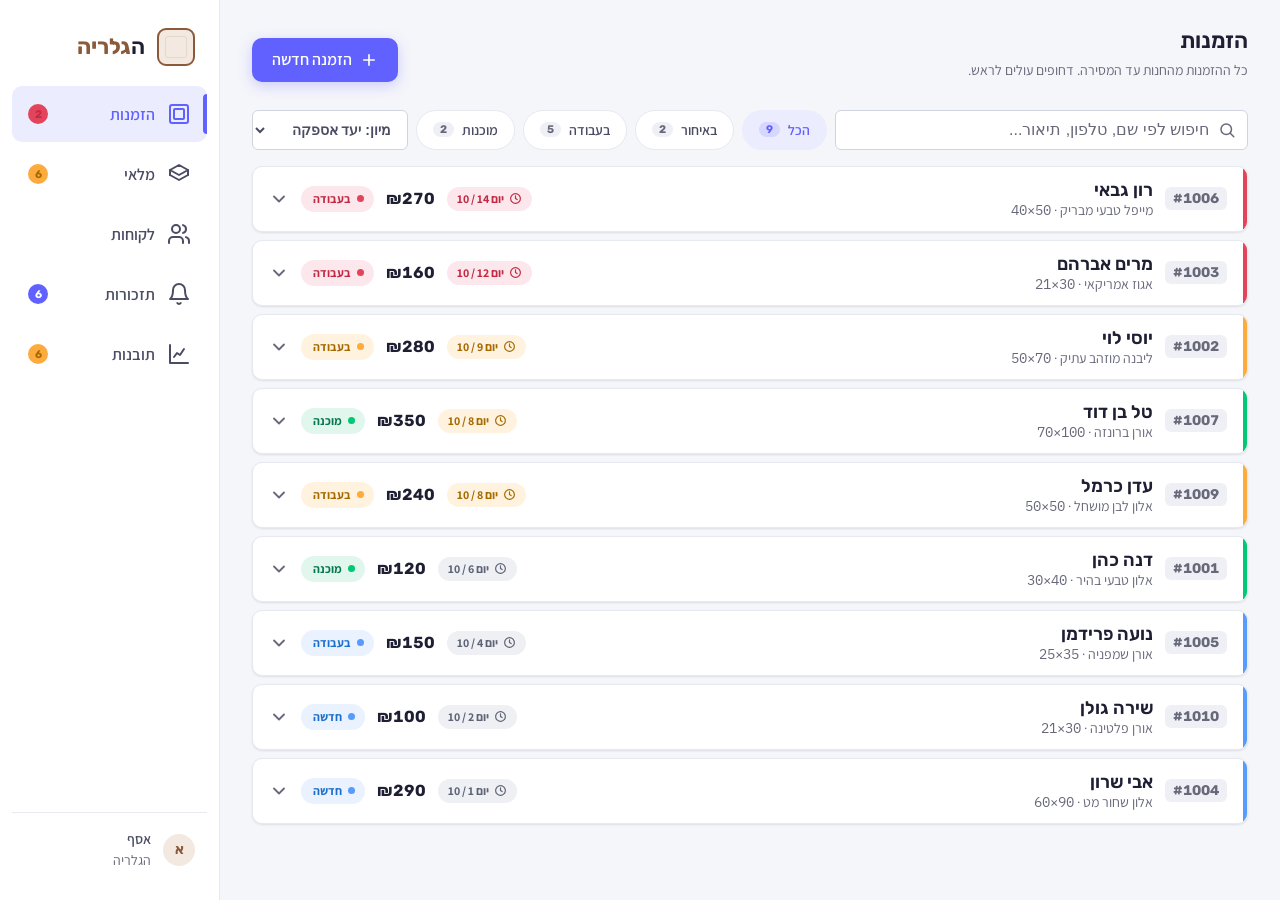
==== commit 6e1260e5: "Add customers/archive, wood photos, insights tabs (5 modules) Co-Authored-By: Claude Opus 4.8 (1M co" ====
--- a/demo/index.html
+++ b/demo/index.html
@@ -24,7 +24,9 @@
   <main class="main">
     <section class="view" data-view="orders" role="tabpanel" aria-label="הזמנות"></section>
     <section class="view" data-view="inventory" role="tabpanel" aria-label="מלאי"></section>
+    <section class="view" data-view="customers" role="tabpanel" aria-label="לקוחות"></section>
     <section class="view" data-view="reminders" role="tabpanel" aria-label="תזכורות"></section>
+    <section class="view" data-view="insights" role="tabpanel" aria-label="תובנות"></section>
   </main>
 </div>
 
@@ -38,6 +40,8 @@
 <script src="js/app.js"></script>
 <script src="js/orders.js"></script>
 <script src="js/inventory.js"></script>
+<script src="js/customers.js"></script>
 <script src="js/reminders.js"></script>
+<script src="js/insights.js"></script>
 </body>
 </html>
--- a/demo/css/app.css
+++ b/demo/css/app.css
@@ -827,3 +827,188 @@
   .dgrid { grid-template-columns: 1fr; }
   .view__head { align-items: flex-start; }
 }
+
+/* =============================================================================
+ * מלאי: תמונת / דוגמית פרופיל
+ * ========================================================================== */
+.pthumb {
+  width: 38px; height: 38px; flex: none;
+  border-radius: var(--r-sm);
+  border: 1px solid var(--line-frame);
+  background-size: cover; background-position: center;
+  overflow: hidden; position: relative;
+  box-shadow: inset 0 0 0 1px rgba(255,255,255,.18);
+}
+.pthumb img { width: 100%; height: 100%; object-fit: cover; display: block; }
+.pthumb--lg {
+  width: 108px; height: 84px;
+  border-radius: var(--r-md);
+  flex: none;
+}
+.pthumb__tag {
+  position: absolute; bottom: 4px; right: 4px;
+  background: rgba(30,31,51,.62); color: #fff;
+  font-size: var(--fs-2xs); font-weight: var(--fw-semibold);
+  padding: 2px 7px; border-radius: var(--r-pill);
+  backdrop-filter: blur(2px);
+}
+.pphoto {
+  display: flex; align-items: center; gap: var(--s-4);
+  margin-bottom: var(--s-4);
+  padding-bottom: var(--s-4);
+  border-bottom: 1px solid var(--line);
+  flex-wrap: wrap;
+}
+.pphoto__side { display: flex; flex-direction: column; gap: 6px; min-width: 180px; flex: 1; }
+.pphoto__title { font-family: var(--font-display); font-weight: var(--fw-semibold); font-size: var(--fs-sm); color: var(--ink); }
+.pphoto__hint { font-size: var(--fs-xs); color: var(--ink-muted); max-width: 320px; }
+.pphoto__btn { align-self: flex-start; margin-top: 2px; cursor: pointer; }
+
+/* =============================================================================
+ * לקוחות (טאב)
+ * ========================================================================== */
+.cust-avatar {
+  width: 40px; height: 40px; flex: none;
+  border-radius: 50%;
+  background: var(--walnut-soft); color: var(--walnut);
+  display: flex; align-items: center; justify-content: center;
+  font-family: var(--font-display); font-weight: var(--fw-bold); font-size: var(--fs-md);
+}
+.cust-owed { color: var(--st-red-text); font-weight: var(--fw-semibold); }
+.cust-total { display: flex; flex-direction: column; align-items: flex-start; flex: none; }
+.cust-total .k { font-size: var(--fs-2xs); color: var(--ink-muted); font-weight: var(--fw-semibold); }
+.cust-total b { font-family: var(--font-display); font-weight: var(--fw-bold); font-size: var(--fs-md); color: var(--ink); font-variant-numeric: tabular-nums; }
+.cust-contact { flex: none; }
+
+.cust-orders__head { font-size: var(--fs-2xs); color: var(--ink-muted); font-weight: var(--fw-semibold); margin-bottom: var(--s-2); }
+.cust-orders { display: flex; flex-direction: column; gap: 6px; }
+.cust-order {
+  display: flex; align-items: center; gap: var(--s-3); flex-wrap: wrap;
+  padding: var(--s-2) var(--s-3);
+  background: var(--bg-surface); border: 1px solid var(--line); border-radius: var(--r-sm);
+}
+.cust-order__id { color: var(--ink-muted); font-size: var(--fs-sm); flex: none; }
+.cust-order__desc { color: var(--ink-secondary); font-size: var(--fs-sm); flex: 1; min-width: 120px; }
+.cust-order__date { color: var(--ink-muted); font-size: var(--fs-xs); flex: none; }
+.cust-order__price { font-family: var(--font-display); font-weight: var(--fw-bold); color: var(--ink); flex: none; font-variant-numeric: tabular-nums; }
+.cust-order__bal { font-size: var(--fs-xs); font-weight: var(--fw-semibold); color: var(--st-red-text); flex: none; }
+.cust-order__bal.paid { color: var(--st-green-text); }
+
+/* =============================================================================
+ * תובנות (טאב)
+ * ========================================================================== */
+.kpi-row {
+  display: grid; grid-template-columns: repeat(4, 1fr); gap: var(--s-3);
+  margin-bottom: var(--s-6);
+}
+.kpi {
+  background: var(--bg-surface); border: 1px solid var(--line);
+  border-radius: var(--r-lg); padding: var(--s-4);
+  border-top: 3px solid var(--st-grey);
+}
+.kpi.is-primary { border-top-color: var(--primary); }
+.kpi.is-orange  { border-top-color: var(--st-orange); }
+.kpi.is-green   { border-top-color: var(--st-green); }
+.kpi.is-blue    { border-top-color: var(--st-blue); }
+.kpi.is-red     { border-top-color: var(--st-red); }
+.kpi__label { font-size: var(--fs-sm); color: var(--ink-muted); font-weight: var(--fw-semibold); }
+.kpi__value {
+  font-family: var(--font-display); font-weight: var(--fw-bold); font-size: var(--fs-2xl);
+  color: var(--ink); margin: var(--s-1) 0 6px; font-variant-numeric: tabular-nums; line-height: 1.1;
+}
+.kpi__foot { min-height: 20px; }
+.kpi__sub { font-size: var(--fs-xs); color: var(--ink-muted); }
+.kpi__trend { display: inline-flex; align-items: center; gap: 4px; font-family: var(--font-display); font-weight: var(--fw-bold); font-size: var(--fs-sm); }
+.kpi__trend .ico { width: 15px; height: 15px; }
+.kpi__trend.up { color: var(--st-green-text); }
+.kpi__trend.down { color: var(--st-red-text); }
+.kpi__flag { display: inline-flex; align-items: center; font-size: var(--fs-xs); font-weight: var(--fw-bold); color: var(--st-red-text); background: var(--st-red-soft); padding: 2px 8px; border-radius: var(--r-pill); }
+
+.ins-group { margin-bottom: var(--s-6); }
+.ins-group__head {
+  display: flex; align-items: center; gap: var(--s-3);
+  padding: var(--s-2) var(--s-4);
+  background: var(--bg-surface); border: 1px solid var(--line); border-radius: var(--r-md);
+  margin-bottom: var(--s-3); position: relative;
+}
+.ins-group__head::before {
+  content: ""; position: absolute; top: 8px; bottom: 8px; right: 0;
+  width: 4px; border-radius: 4px 0 0 4px; background: var(--gc, var(--st-grey));
+}
+.ins-group__title { font-family: var(--font-display); font-weight: var(--fw-semibold); font-size: var(--fs-md); color: var(--gt, var(--ink)); }
+.ins-group__count {
+  font-family: var(--font-display); font-weight: var(--fw-bold); font-size: var(--fs-2xs);
+  background: var(--gs, var(--bg-sunken)); color: var(--gt, var(--ink-muted));
+  border-radius: var(--r-pill); padding: 2px 9px; min-width: 22px; text-align: center;
+}
+
+.ins-grid { display: grid; grid-template-columns: repeat(auto-fill, minmax(300px, 1fr)); gap: var(--s-3); }
+.ins-card {
+  position: relative; overflow: hidden;
+  background: var(--bg-surface); border: 1px solid var(--line);
+  border-radius: var(--r-md); box-shadow: var(--e1);
+  padding: var(--s-4) var(--s-4) var(--s-4) var(--s-4);
+  display: flex; flex-direction: column;
+}
+.ins-card::before {
+  content: ""; position: absolute; top: 0; bottom: 0; right: 0; width: 4px;
+  background: var(--st-grey);
+}
+.ins-card.is-ok::before   { background: var(--st-green); }
+.ins-card.is-warn::before { background: var(--st-orange); }
+.ins-card.is-late::before { background: var(--st-red); }
+.ins-card.is-muted { background: var(--bg-sunken); box-shadow: none; }
+.ins-card.is-muted::before { background: var(--line-strong); }
+.ins-card.is-muted .ins-card__title,
+.ins-card.is-muted .ins-card__body { color: var(--ink-muted); }
+.ins-card.is-muted .ins-card__body b { color: var(--ink-secondary); }
+
+.ins-card__head { display: flex; align-items: flex-start; gap: var(--s-2); margin-bottom: var(--s-2); }
+.ins-card__head .ico { width: 20px; height: 20px; flex: none; color: var(--ink-muted); margin-top: 2px; }
+.ins-card__title { font-family: var(--font-display); font-weight: var(--fw-semibold); font-size: var(--fs-md); color: var(--ink); line-height: var(--lh-tight); }
+.ins-card__title b { font-weight: var(--fw-bold); }
+.ins-card__body { font-size: var(--fs-sm); color: var(--ink-secondary); }
+.ins-card__body p { margin: 0 0 var(--s-2); }
+.ins-card__body p:last-child { margin-bottom: 0; }
+.ins-say { color: var(--ink-muted); }
+.ins-list { list-style: none; margin: 0 0 var(--s-2); padding: 0; display: flex; flex-direction: column; gap: 4px; }
+.ins-list li {
+  font-size: var(--fs-sm); color: var(--ink-secondary);
+  padding: 6px 8px; background: var(--bg-surface-alt); border-radius: var(--r-sm);
+}
+.ins-list b { font-family: var(--font-display); color: var(--ink); }
+.ins-tag {
+  display: inline-flex; align-items: center;
+  font-size: var(--fs-2xs); font-weight: var(--fw-bold);
+  padding: 1px 7px; border-radius: var(--r-pill);
+  background: var(--st-grey-soft); color: var(--st-grey-text);
+}
+.ins-tag.red { background: var(--st-red-soft); color: var(--st-red-text); }
+.ins-tag.green { background: var(--st-green-soft); color: var(--st-green-text); }
+
+.ins-progress { margin-top: var(--s-2); }
+.ins-progress__track { height: 6px; border-radius: var(--r-pill); background: var(--bg-surface); overflow: hidden; border: 1px solid var(--line); }
+.ins-progress__fill { height: 100%; background: var(--line-strong); border-radius: var(--r-pill); }
+.ins-progress__txt { font-size: var(--fs-2xs); color: var(--ink-muted); margin-top: 5px; }
+
+.ins-card__foot { margin-top: auto; padding-top: var(--s-3); }
+.ins-card__cta {
+  border: 0; background: transparent; cursor: pointer;
+  color: var(--primary); font-family: var(--font-ui); font-weight: var(--fw-semibold); font-size: var(--fs-sm);
+  padding: 0;
+}
+.ins-card__cta:hover { color: var(--primary-hover); text-decoration: underline; }
+.ins-card__cta:focus-visible { outline: none; box-shadow: var(--focus-ring); border-radius: var(--r-sm); }
+.ins-card__meta { font-size: var(--fs-2xs); color: var(--ink-muted); margin-top: var(--s-2); }
+
+@media (max-width: 900px) {
+  .kpi-row { grid-template-columns: repeat(2, 1fr); }
+}
+@media (max-width: 768px) {
+  .ins-grid { grid-template-columns: 1fr; }
+  .cust-total { flex-direction: row; align-items: baseline; gap: 6px; }
+}
+@media (max-width: 420px) {
+  .kpi-row { grid-template-columns: 1fr; }
+  .cust-contact .ico { margin: 0; }
+}
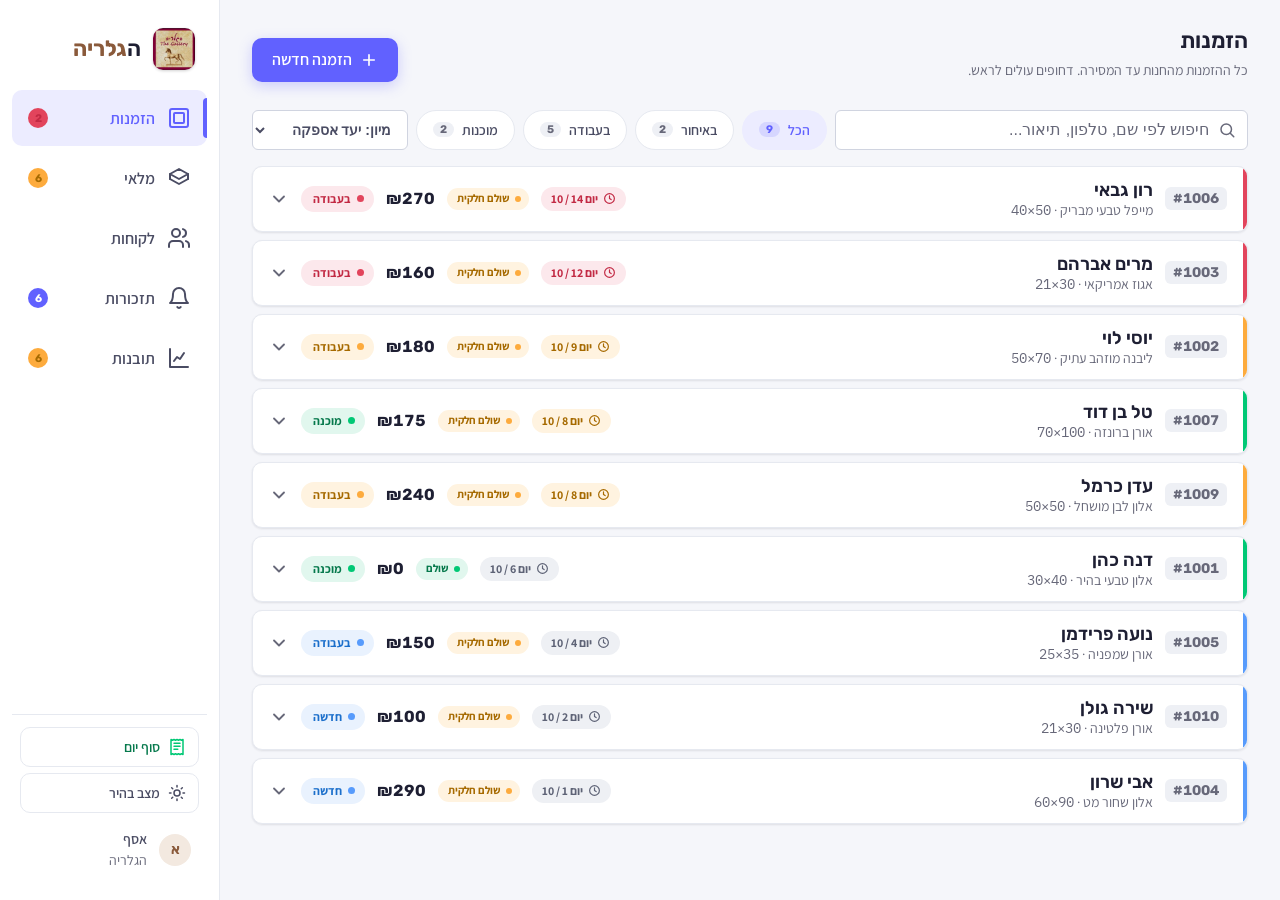
==== commit e5c5f488: "Add cache-busting version params to assets Co-Authored-By: Claude Opus 4.8 (1M context) <noreply@ant" ====
--- a/demo/index.html
+++ b/demo/index.html
@@ -11,8 +11,8 @@
 <link rel="preconnect" href="https://fonts.gstatic.com" crossorigin>
 <link href="https://fonts.googleapis.com/css2?family=Assistant:wght@400;500;600;700&family=Rubik:wght@500;600;700&family=IBM+Plex+Mono:wght@500;600&display=swap" rel="stylesheet">
 
-<link rel="stylesheet" href="css/tokens.css">
-<link rel="stylesheet" href="css/app.css">
+<link rel="stylesheet" href="css/tokens.css?v=7">
+<link rel="stylesheet" href="css/app.css?v=7">
 </head>
 <body>
 
@@ -36,12 +36,12 @@
 <!-- data.js (repository) -> app.js (util/icons/router) -> feature modules. -->
 <!-- app.js מגדיר את Gallery.util ו-Gallery.icons שהמודולים תלויים בהם, לכן הוא נטען לפניהם. -->
 <!-- ה-init רץ ב-DOMContentLoaded, אחרי שכל המודולים כבר נרשמו. -->
-<script src="js/data.js"></script>
-<script src="js/app.js"></script>
-<script src="js/orders.js"></script>
-<script src="js/inventory.js"></script>
-<script src="js/customers.js"></script>
-<script src="js/reminders.js"></script>
-<script src="js/insights.js"></script>
+<script src="js/data.js?v=7"></script>
+<script src="js/app.js?v=7"></script>
+<script src="js/orders.js?v=7"></script>
+<script src="js/inventory.js?v=7"></script>
+<script src="js/customers.js?v=7"></script>
+<script src="js/reminders.js?v=7"></script>
+<script src="js/insights.js?v=7"></script>
 </body>
 </html>
--- a/demo/css/tokens.css
+++ b/demo/css/tokens.css
@@ -109,3 +109,65 @@
   --rail-w:        220px;
   --bottombar-h:   68px;
 }
+
+/* =============================================================================
+ * ערכת DARK מלאה - פלטה כהה נעימה (לא אינברסיה גסה). נבחרת דרך [data-theme="dark"]
+ * על שורש המסמך. שומרת על צבעי הסטטוס קריאים: soft כהה + text בהיר.
+ * ========================================================================== */
+:root[data-theme="dark"] {
+  /* ---- רקעים ומשטחים ---- */
+  --bg-canvas:      #14151E;
+  --bg-surface:     #1D1F2B;
+  --bg-surface-alt: #242736;
+  --bg-sunken:      #2C2F40;
+
+  /* ---- טקסט ---- */
+  --ink:            #EDEEF4;
+  --ink-secondary:  #C3C6D4;
+  --ink-muted:      #8A8FA3;
+  --ink-on-color:   #FFFFFF;
+
+  /* ---- קווים והפרדות ---- */
+  --line:           #2E3143;
+  --line-strong:    #3D4157;
+  --line-frame:     #4A3E32;
+
+  /* ---- Primary ---- */
+  --primary:        #7C7CFF;
+  --primary-hover:  #8F8FFF;
+  --primary-press:  #6E6EF0;
+  --primary-soft:   #2A2A46;
+  --primary-ring:   rgba(124, 124, 255, 0.42);
+
+  /* ---- מבטא עץ אגוז ---- */
+  --walnut:         #C68F62;
+  --walnut-soft:    #35271C;
+
+  /* ---- STATUS PALETTE (dark) ---- */
+  --st-red:         #FF5C74;
+  --st-red-soft:    #3A2129;
+  --st-red-text:    #FF98A8;
+
+  --st-orange:      #FFB454;
+  --st-orange-soft: #3A2E19;
+  --st-orange-text: #FFC77D;
+
+  --st-green:       #2BD98C;
+  --st-green-soft:  #143528;
+  --st-green-text:  #5FE3AB;
+
+  --st-blue:        #6BA8FF;
+  --st-blue-soft:   #1A2C43;
+  --st-blue-text:   #97C2FF;
+
+  --st-grey:        #8A8FA3;
+  --st-grey-soft:   #2A2D3C;
+  --st-grey-text:   #B0B4C4;
+
+  /* ---- Elevation (עמוק יותר על רקע כהה) ---- */
+  --e1: 0 1px 2px rgba(0, 0, 0, 0.35), 0 1px 3px rgba(0, 0, 0, 0.30);
+  --e2: 0 2px 10px rgba(0, 0, 0, 0.40);
+  --e3: 0 8px 24px rgba(0, 0, 0, 0.50);
+  --e4: 0 16px 44px rgba(0, 0, 0, 0.58);
+  --e-primary: 0 4px 16px rgba(124, 124, 255, 0.40);
+}
--- a/demo/css/app.css
+++ b/demo/css/app.css
@@ -49,6 +49,12 @@
   align-items: center;
   gap: var(--s-3);
   padding: var(--s-2) var(--s-3) var(--s-5);
+}
+.brand__logo {
+  width: 42px; height: 42px; flex: none;
+  border-radius: 10px;
+  object-fit: cover;
+  box-shadow: 0 1px 3px rgba(0,0,0,.18);
 }
 .brand__mark {
   width: 38px; height: 38px; flex: none;
@@ -1012,3 +1018,309 @@
   .kpi-row { grid-template-columns: 1fr; }
   .cust-contact .ico { margin: 0; }
 }
+
+/* =============================================================================
+ * הרחבות v2: פירוט הזמנה משותף, רשימת ספק ידנית, הערות לקוח, המלצות מרוכזות
+ * ========================================================================== */
+
+/* ---------- פירוט הזמנה משותף (OrderDetail) ---------- */
+.od-head { display: flex; flex-direction: column; gap: var(--s-2); min-width: 0; }
+.od-head__tags { display: flex; align-items: center; gap: var(--s-2); flex-wrap: wrap; }
+.od-mat {
+  padding: var(--s-4);
+  background: var(--bg-surface-alt);
+  border: 1px solid var(--line-frame);
+  border-radius: var(--r-md);
+}
+.od-notes { margin-top: var(--s-4); padding-top: var(--s-4); border-top: 1px solid var(--line); }
+.od-notes .k { font-size: var(--fs-2xs); color: var(--ink-muted); font-weight: var(--fw-semibold); margin-bottom: 3px; }
+.od-notes .v { font-size: var(--fs-sm); color: var(--ink-secondary); white-space: pre-wrap; }
+
+/* ---------- רשימת הזמנה לספק: שליטה ידנית ---------- */
+.supplier-order__head {
+  display: flex; align-items: center; justify-content: space-between;
+  gap: var(--s-3); flex-wrap: wrap; margin-bottom: var(--s-1);
+}
+.supplier-order__head h3 { margin: 0; }
+.so-intro { margin: 0 0 var(--s-4); }
+.so-empty { margin: var(--s-2) 0 0; }
+.sup-line__tag {
+  display: inline-flex; align-items: center;
+  font-size: var(--fs-2xs); font-weight: var(--fw-bold);
+  padding: 1px 7px; border-radius: var(--r-pill);
+  background: var(--primary-soft); color: var(--primary);
+  margin-inline-start: 6px;
+}
+.sup-line__x {
+  flex: none; width: 28px; height: 28px;
+  border: 0; border-radius: var(--r-sm);
+  background: var(--bg-sunken); color: var(--ink-muted);
+  font-size: 18px; line-height: 1; cursor: pointer;
+  display: inline-flex; align-items: center; justify-content: center;
+  transition: background var(--dur-fast) var(--ease), color var(--dur-fast) var(--ease);
+}
+.sup-line__x:hover { background: var(--st-red-soft); color: var(--st-red-text); }
+.sup-line__x:focus-visible { outline: none; box-shadow: var(--focus-ring); }
+
+/* ---------- תזכורות: שם לחיץ שפותח פירוט הזמנה ---------- */
+button.rem-card__name {
+  border: 0; background: transparent; padding: 0; margin: 0;
+  font-family: var(--font-display); font-weight: var(--fw-semibold); font-size: var(--fs-md);
+  color: var(--ink); cursor: pointer; text-align: start;
+  border-bottom: 1px dashed transparent;
+  transition: color var(--dur-fast) var(--ease), border-color var(--dur-fast) var(--ease);
+}
+button.rem-card__name:hover { color: var(--primary); border-bottom-color: var(--primary); }
+button.rem-card__name:focus-visible { outline: none; box-shadow: var(--focus-ring); border-radius: var(--r-sm); }
+
+/* ---------- לקוחות: הזמנה אחרונה, הערה, היסטוריה לחיצה ---------- */
+.cust-last { display: flex; flex-direction: column; align-items: flex-start; flex: none; }
+.cust-last .k { font-size: var(--fs-2xs); color: var(--ink-muted); font-weight: var(--fw-semibold); }
+.cust-last b {
+  font-family: var(--font-display); font-weight: var(--fw-bold);
+  font-size: var(--fs-lg); color: var(--primary); font-variant-numeric: tabular-nums;
+}
+.cust-note-flag {
+  display: inline-flex; align-items: center; gap: 4px; flex: none;
+  font-size: var(--fs-2xs); font-weight: var(--fw-bold);
+  color: var(--st-orange-text); background: var(--st-orange-soft);
+  padding: 3px 9px; border-radius: var(--r-pill);
+}
+.cust-note-flag .ico { width: 13px; height: 13px; }
+
+.cust-notes {
+  margin-bottom: var(--s-4); padding-bottom: var(--s-4);
+  border-bottom: 1px solid var(--line);
+  display: flex; flex-direction: column; gap: 6px;
+}
+.cust-notes__label { font-size: var(--fs-2xs); color: var(--ink-muted); font-weight: var(--fw-semibold); }
+.cust-notes__input {
+  width: 100%; min-height: 58px; resize: vertical;
+  padding: var(--s-2) var(--s-3);
+  border: 1px solid var(--line-strong); border-radius: var(--r-sm);
+  background: var(--bg-surface); font-family: var(--font-ui);
+  font-size: var(--fs-sm); color: var(--ink); line-height: var(--lh-base);
+}
+.cust-notes__input:focus-visible { outline: none; border-color: var(--primary); box-shadow: var(--focus-ring); }
+.cust-notes__foot { display: flex; align-items: center; gap: var(--s-3); }
+.cust-notes__status { font-size: var(--fs-xs); color: var(--st-green-text); font-weight: var(--fw-semibold); }
+
+button.cust-order {
+  width: 100%; text-align: start; font-family: var(--font-ui); color: inherit; cursor: pointer;
+  transition: background var(--dur-fast) var(--ease), border-color var(--dur-fast) var(--ease);
+}
+button.cust-order:hover { background: var(--bg-surface-alt); border-color: var(--line-strong); }
+button.cust-order:focus-visible { outline: none; box-shadow: var(--focus-ring); }
+
+/* ---------- תובנות: בלוק "המלצות מרוכזות" + הבהרות ---------- */
+.reco {
+  background: var(--bg-surface); border: 1px solid var(--line);
+  border-radius: var(--r-lg); box-shadow: var(--e1);
+  padding: var(--s-4) var(--s-5); margin-bottom: var(--s-6);
+  border-top: 3px solid var(--primary);
+}
+.reco__head { display: flex; align-items: center; gap: var(--s-2); margin-bottom: var(--s-3); flex-wrap: wrap; }
+.reco__head .ico { width: 20px; height: 20px; color: var(--primary); flex: none; }
+.reco__title { font-family: var(--font-display); font-weight: var(--fw-bold); font-size: var(--fs-lg); color: var(--ink); }
+.reco__sub { font-size: var(--fs-xs); color: var(--ink-muted); margin-inline-start: auto; }
+.reco-list { list-style: none; margin: 0; padding: 0; display: flex; flex-direction: column; gap: var(--s-2); }
+.reco-item {
+  display: flex; align-items: center; gap: var(--s-3);
+  padding: var(--s-2) var(--s-3);
+  background: var(--bg-surface-alt); border: 1px solid var(--line);
+  border-radius: var(--r-md); position: relative; overflow: hidden;
+}
+.reco-item::before {
+  content: ""; position: absolute; top: 0; bottom: 0; right: 0; width: 4px; background: var(--st-grey);
+}
+.reco-item.is-late::before  { background: var(--st-red); }
+.reco-item.is-ready::before { background: var(--st-green); }
+.reco-item.is-stock::before { background: var(--st-orange); }
+.reco-item.is-work::before  { background: var(--st-blue); }
+.reco-item__num {
+  flex: none; width: 22px; height: 22px; border-radius: 50%;
+  background: var(--primary-soft); color: var(--primary);
+  font-family: var(--font-display); font-weight: var(--fw-bold); font-size: var(--fs-xs);
+  display: inline-flex; align-items: center; justify-content: center;
+}
+.reco-item__txt { flex: 1; min-width: 0; font-size: var(--fs-sm); color: var(--ink-secondary); }
+.reco-item__go {
+  flex: none; border: 0; background: transparent; cursor: pointer;
+  color: var(--primary); font-family: var(--font-ui); font-weight: var(--fw-semibold); font-size: var(--fs-sm);
+  padding: 4px 6px; border-radius: var(--r-sm); white-space: nowrap;
+}
+.reco-item__go:hover { color: var(--primary-hover); text-decoration: underline; }
+.reco-item__go:focus-visible { outline: none; box-shadow: var(--focus-ring); }
+.reco-empty {
+  display: flex; align-items: center; gap: var(--s-2);
+  font-size: var(--fs-sm); color: var(--st-green-text); font-weight: var(--fw-semibold);
+  background: var(--st-green-soft); border-radius: var(--r-md); padding: var(--s-3) var(--s-4);
+}
+.reco-empty .ico { width: 18px; height: 18px; flex: none; }
+
+.kpi__note { font-size: var(--fs-2xs); color: var(--ink-muted); margin-top: 6px; line-height: 1.35; }
+.ins-clarify { color: var(--ink-muted); }
+
+@media (max-width: 768px) {
+  .cust-last b { font-size: var(--fs-md); }
+}
+
+/* =============================================================================
+ * הרחבות v3: שם לקוח לחיץ, מערכת תשלומים, סוף יום, מתג theme
+ * ========================================================================== */
+
+/* ---------- שם לקוח לחיץ (עדין: קו תחתון בהובר + צבע primary) ---------- */
+.link-cust {
+  cursor: pointer;
+  border-bottom: 1px dashed transparent;
+  transition: color var(--dur-fast) var(--ease), border-color var(--dur-fast) var(--ease);
+}
+.link-cust:hover { color: var(--primary); border-bottom-color: var(--primary); }
+.modal__title .link-cust:hover { color: var(--primary); }
+.modal__title .ico { width: 18px; height: 18px; vertical-align: -3px; margin-inline-end: 6px; }
+
+/* ---------- pill קטן (סטטוס תשלום בשורה) ---------- */
+.pill--sm { height: 22px; padding: 0 8px 0 10px; font-size: var(--fs-2xs); }
+.pill--sm .dot { width: 6px; height: 6px; }
+
+/* ---------- rail foot: כלים (סוף יום + theme) ---------- */
+.rail__foot {
+  margin-top: auto;
+  padding: var(--s-3) var(--s-2) var(--s-2);
+  border-top: 1px solid var(--line);
+  display: flex; flex-direction: column; gap: var(--s-2);
+  align-items: stretch;
+}
+.rail__tools { display: flex; flex-direction: column; gap: 6px; }
+.rail__tool {
+  display: flex; align-items: center; gap: var(--s-2);
+  width: 100%; min-height: 40px; padding: 0 var(--s-3);
+  border: 1px solid var(--line); border-radius: var(--r-md);
+  background: var(--bg-surface); color: var(--ink-secondary);
+  font-family: var(--font-ui); font-weight: var(--fw-semibold); font-size: var(--fs-sm);
+  cursor: pointer; text-align: start;
+  transition: background var(--dur-fast) var(--ease), border-color var(--dur-fast) var(--ease), color var(--dur-fast) var(--ease);
+}
+.rail__tool:hover { background: var(--bg-surface-alt); border-color: var(--line-strong); }
+.rail__tool:focus-visible { outline: none; box-shadow: var(--focus-ring); }
+.rail__tool .ico, .rail__tool-ico .ico { width: 18px; height: 18px; flex: none; }
+.rail__tool-ico { display: inline-flex; }
+.rail__tool[data-endday] { color: var(--st-green-text); }
+.rail__tool[data-endday] .ico { color: var(--st-green); }
+.rail__user-row {
+  display: flex; align-items: center; gap: var(--s-3);
+  padding: var(--s-2) var(--s-2) 0;
+  font-size: var(--fs-sm); color: var(--ink-muted);
+}
+
+/* ---------- הדגשת כרטיס לקוח אחרי מעבר (openCustomer) ---------- */
+.row--focus {
+  box-shadow: 0 0 0 2px var(--primary), var(--e2);
+  animation: custFocus 2.2s var(--ease) 1;
+}
+@keyframes custFocus {
+  0% { box-shadow: 0 0 0 3px var(--primary-ring), var(--e2); }
+  100% { box-shadow: 0 0 0 2px var(--primary), var(--e2); }
+}
+
+/* ---------- OrderDetail: בלוק תשלומים ---------- */
+.od-pay {
+  margin-top: var(--s-4); padding-top: var(--s-4);
+  border-top: 1px solid var(--line);
+}
+.pay-head { display: flex; align-items: baseline; justify-content: space-between; gap: var(--s-3); margin-bottom: var(--s-2); flex-wrap: wrap; }
+.pay-head__title { font-family: var(--font-display); font-weight: var(--fw-semibold); font-size: var(--fs-md); color: var(--ink); }
+.pay-head__sum { font-size: var(--fs-sm); color: var(--ink-muted); }
+.pay-list { display: flex; flex-direction: column; gap: 6px; }
+.pay-row {
+  display: flex; align-items: center; gap: var(--s-3); flex-wrap: wrap;
+  padding: var(--s-2) var(--s-3);
+  background: var(--bg-surface-alt); border: 1px solid var(--line); border-radius: var(--r-sm);
+}
+.pay-row__type { font-weight: var(--fw-semibold); color: var(--ink-secondary); font-size: var(--fs-sm); flex: none; }
+.pay-row__method {
+  font-size: var(--fs-xs); font-weight: var(--fw-semibold);
+  color: var(--ink-muted); background: var(--bg-sunken);
+  padding: 2px 8px; border-radius: var(--r-pill); flex: none;
+}
+.pay-row__date { font-size: var(--fs-xs); color: var(--ink-muted); flex: 1; min-width: 60px; }
+.pay-row__amt { font-family: var(--font-display); font-weight: var(--fw-bold); color: var(--st-green-text); flex: none; font-variant-numeric: tabular-nums; }
+.pay-row__x {
+  flex: none; width: 26px; height: 26px; border: 0; border-radius: var(--r-sm);
+  background: var(--bg-sunken); color: var(--ink-muted);
+  font-size: 17px; line-height: 1; cursor: pointer;
+  display: inline-flex; align-items: center; justify-content: center;
+  transition: background var(--dur-fast) var(--ease), color var(--dur-fast) var(--ease);
+}
+.pay-row__x:hover { background: var(--st-red-soft); color: var(--st-red-text); }
+.pay-row__x:focus-visible { outline: none; box-shadow: var(--focus-ring); }
+.pay-empty { font-size: var(--fs-sm); color: var(--ink-muted); padding: var(--s-2) 0; }
+
+.pay-form-host { margin-top: var(--s-3); }
+.pay-form {
+  background: var(--bg-surface-alt); border: 1px solid var(--line-frame);
+  border-radius: var(--r-md); padding: var(--s-4);
+  animation: modalIn var(--dur-base) var(--ease-out) both;
+}
+.pay-form__grid { display: grid; grid-template-columns: 1fr 1fr 1fr; gap: var(--s-3); }
+.pay-form__foot { display: flex; gap: var(--s-2); margin-top: var(--s-3); }
+
+/* ---------- סוף יום ---------- */
+.eod-summary {
+  display: flex; gap: var(--s-4); flex-wrap: wrap;
+  margin-bottom: var(--s-4);
+}
+.eod-total {
+  flex: none; min-width: 160px;
+  background: var(--primary-soft); border-radius: var(--r-lg);
+  padding: var(--s-4); display: flex; flex-direction: column; gap: 2px;
+}
+.eod-total__k { font-size: var(--fs-xs); color: var(--ink-secondary); font-weight: var(--fw-semibold); }
+.eod-total__v { font-family: var(--font-display); font-weight: var(--fw-bold); font-size: var(--fs-2xl); color: var(--primary); line-height: 1.1; font-variant-numeric: tabular-nums; }
+.eod-total__c { font-size: var(--fs-xs); color: var(--ink-muted); }
+.eod-tiles { flex: 1; display: grid; grid-template-columns: repeat(auto-fill, minmax(120px, 1fr)); gap: var(--s-2); align-content: start; }
+.eod-tile {
+  background: var(--bg-surface-alt); border: 1px solid var(--line);
+  border-radius: var(--r-md); padding: var(--s-3);
+}
+.eod-tile.is-empty { opacity: .7; }
+.eod-tile__k { font-size: var(--fs-xs); color: var(--ink-muted); font-weight: var(--fw-semibold); }
+.eod-tile__v { font-family: var(--font-display); font-weight: var(--fw-bold); font-size: var(--fs-lg); color: var(--ink); font-variant-numeric: tabular-nums; }
+.eod-list-head { font-size: var(--fs-2xs); color: var(--ink-muted); font-weight: var(--fw-semibold); margin-bottom: var(--s-2); }
+.eod-list { display: flex; flex-direction: column; gap: 6px; }
+.eod-row {
+  display: flex; align-items: center; gap: var(--s-3); flex-wrap: wrap;
+  padding: var(--s-2) var(--s-3);
+  background: var(--bg-surface-alt); border: 1px solid var(--line); border-radius: var(--r-sm);
+}
+.eod-row__who { font-weight: var(--fw-semibold); color: var(--ink); flex: 1; min-width: 120px; }
+.eod-row__num { color: var(--ink-muted); font-weight: var(--fw-regular); }
+.eod-row__type { font-size: var(--fs-xs); color: var(--ink-secondary); flex: none; }
+.eod-row__method {
+  font-size: var(--fs-xs); font-weight: var(--fw-semibold);
+  color: var(--ink-muted); background: var(--bg-sunken);
+  padding: 2px 8px; border-radius: var(--r-pill); flex: none;
+}
+.eod-row__amt { font-family: var(--font-display); font-weight: var(--fw-bold); color: var(--st-green-text); flex: none; font-variant-numeric: tabular-nums; }
+
+.eod-note {
+  display: flex; align-items: flex-start; gap: var(--s-2);
+  background: var(--st-orange-soft); color: var(--st-orange-text);
+  border-radius: var(--r-md); padding: var(--s-3) var(--s-4);
+  font-size: var(--fs-sm); margin-bottom: var(--s-3); line-height: var(--lh-base);
+}
+.eod-note .ico { width: 18px; height: 18px; flex: none; margin-top: 2px; }
+.eod-text {
+  width: 100%; min-height: 220px; resize: vertical;
+  padding: var(--s-3);
+  border: 1px solid var(--line-strong); border-radius: var(--r-sm);
+  background: var(--bg-sunken); color: var(--ink);
+  font-family: var(--font-mono); font-size: var(--fs-sm); line-height: var(--lh-base);
+  direction: rtl;
+}
+.btn.is-ok { background: var(--st-green); color: #fff; box-shadow: none; }
+
+@media (max-width: 520px) {
+  .pay-form__grid { grid-template-columns: 1fr; }
+  .eod-summary { flex-direction: column; }
+}
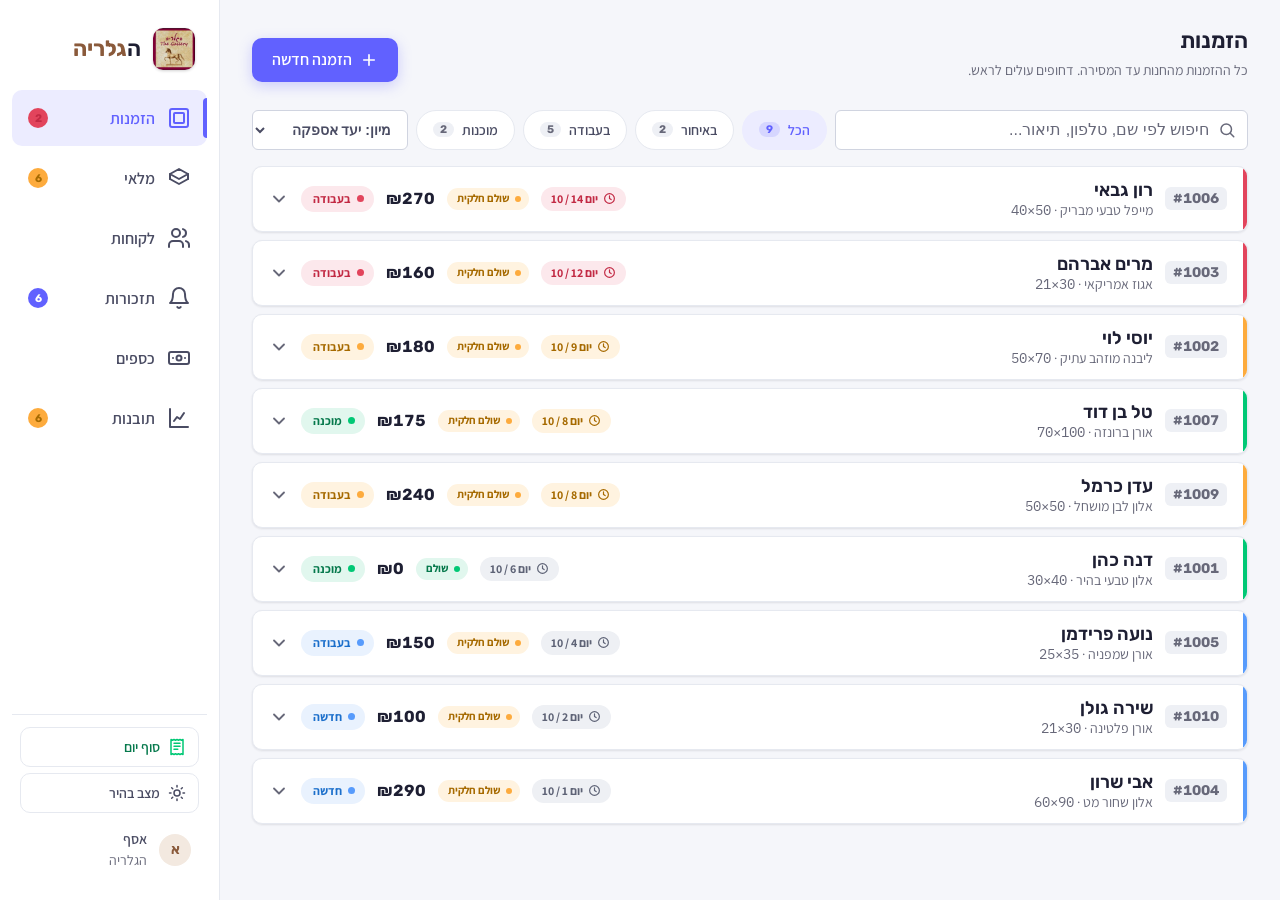
==== commit 4d8f34d1: "Add finance tab: income/expenses/profit archive by day/week/month/year Co-Authored-By: Claude Opus 4" ====
--- a/demo/index.html
+++ b/demo/index.html
@@ -11,8 +11,8 @@
 <link rel="preconnect" href="https://fonts.gstatic.com" crossorigin>
 <link href="https://fonts.googleapis.com/css2?family=Assistant:wght@400;500;600;700&family=Rubik:wght@500;600;700&family=IBM+Plex+Mono:wght@500;600&display=swap" rel="stylesheet">
 
-<link rel="stylesheet" href="css/tokens.css?v=7">
-<link rel="stylesheet" href="css/app.css?v=7">
+<link rel="stylesheet" href="css/tokens.css?v=8">
+<link rel="stylesheet" href="css/app.css?v=8">
 </head>
 <body>
 
@@ -26,6 +26,7 @@
     <section class="view" data-view="inventory" role="tabpanel" aria-label="מלאי"></section>
     <section class="view" data-view="customers" role="tabpanel" aria-label="לקוחות"></section>
     <section class="view" data-view="reminders" role="tabpanel" aria-label="תזכורות"></section>
+    <section class="view" data-view="finance" role="tabpanel" aria-label="כספים"></section>
     <section class="view" data-view="insights" role="tabpanel" aria-label="תובנות"></section>
   </main>
 </div>
@@ -36,12 +37,13 @@
 <!-- data.js (repository) -> app.js (util/icons/router) -> feature modules. -->
 <!-- app.js מגדיר את Gallery.util ו-Gallery.icons שהמודולים תלויים בהם, לכן הוא נטען לפניהם. -->
 <!-- ה-init רץ ב-DOMContentLoaded, אחרי שכל המודולים כבר נרשמו. -->
-<script src="js/data.js?v=7"></script>
-<script src="js/app.js?v=7"></script>
-<script src="js/orders.js?v=7"></script>
-<script src="js/inventory.js?v=7"></script>
-<script src="js/customers.js?v=7"></script>
-<script src="js/reminders.js?v=7"></script>
-<script src="js/insights.js?v=7"></script>
+<script src="js/data.js?v=8"></script>
+<script src="js/app.js?v=8"></script>
+<script src="js/orders.js?v=8"></script>
+<script src="js/inventory.js?v=8"></script>
+<script src="js/customers.js?v=8"></script>
+<script src="js/reminders.js?v=8"></script>
+<script src="js/finance.js?v=8"></script>
+<script src="js/insights.js?v=8"></script>
 </body>
 </html>
--- a/demo/css/app.css
+++ b/demo/css/app.css
@@ -1324,3 +1324,143 @@
   .pay-form__grid { grid-template-columns: 1fr; }
   .eod-summary { flex-direction: column; }
 }
+
+/* =============================================================================
+ * הרחבת v4: טאב "כספים" (finance) - בורר תקופה, סיכום, אמצעי תשלום, תנועות
+ * ========================================================================== */
+.fin-head-actions { display: flex; gap: var(--s-2); flex-wrap: wrap; }
+
+/* ---------- בורר תקופה + ניווט בזמן ---------- */
+.fin-periodbar {
+  display: flex; align-items: center; justify-content: space-between;
+  gap: var(--s-3); flex-wrap: wrap;
+  margin-bottom: var(--s-5);
+}
+.fin-units {
+  display: inline-flex; gap: 4px;
+  background: var(--bg-sunken); border: 1px solid var(--line);
+  border-radius: var(--r-pill); padding: 4px;
+}
+.fin-unit {
+  height: 34px; padding: 0 var(--s-4);
+  border: 0; background: transparent; border-radius: var(--r-pill);
+  font-family: var(--font-ui); font-weight: var(--fw-semibold); font-size: var(--fs-sm);
+  color: var(--ink-secondary); cursor: pointer;
+  transition: background var(--dur-fast) var(--ease), color var(--dur-fast) var(--ease);
+}
+.fin-unit:hover { color: var(--ink); }
+.fin-unit.is-active { background: var(--primary); color: #fff; box-shadow: var(--e1); }
+.fin-unit:focus-visible { outline: none; box-shadow: var(--focus-ring); }
+
+.fin-nav { display: flex; align-items: center; gap: var(--s-2); }
+.fin-nav__btn {
+  width: 40px; height: 40px; flex: none;
+  border: 1px solid var(--line-strong); border-radius: var(--r-md);
+  background: var(--bg-surface); color: var(--ink-secondary);
+  cursor: pointer; display: inline-flex; align-items: center; justify-content: center;
+  transition: background var(--dur-fast) var(--ease), border-color var(--dur-fast) var(--ease), color var(--dur-fast) var(--ease);
+}
+.fin-nav__btn:hover:not(:disabled) { background: var(--bg-surface-alt); color: var(--ink); }
+.fin-nav__btn:disabled { opacity: .4; cursor: not-allowed; }
+.fin-nav__btn:focus-visible { outline: none; box-shadow: var(--focus-ring); }
+.fin-nav__btn svg { width: 20px; height: 20px; }
+.fin-nav__label {
+  min-width: 150px; text-align: center;
+  font-family: var(--font-display); font-weight: var(--fw-semibold); font-size: var(--fs-md);
+  color: var(--ink);
+}
+.fin-today {
+  border: 0; background: transparent; color: var(--primary);
+  font-family: var(--font-ui); font-weight: var(--fw-semibold); font-size: var(--fs-sm);
+  cursor: pointer; padding: 6px 8px; border-radius: var(--r-sm);
+}
+.fin-today.is-hidden { visibility: hidden; }
+.fin-today:hover { text-decoration: underline; }
+.fin-today:focus-visible { outline: none; box-shadow: var(--focus-ring); }
+
+/* ---------- סקשן כללי (אמצעי תשלום / תנועות) ---------- */
+.fin-section {
+  background: var(--bg-surface); border: 1px solid var(--line);
+  border-radius: var(--r-lg); padding: var(--s-5);
+  margin-bottom: var(--s-5); box-shadow: var(--e1);
+}
+.fin-section__head {
+  display: flex; align-items: center; gap: var(--s-2);
+  margin-bottom: var(--s-4);
+  font-family: var(--font-display); font-weight: var(--fw-semibold); font-size: var(--fs-md);
+  color: var(--ink);
+}
+.fin-section__head .ico { width: 18px; height: 18px; flex: none; color: var(--ink-muted); }
+.fin-section__count {
+  margin-inline-start: auto;
+  font-family: var(--font-display); font-weight: var(--fw-bold); font-size: var(--fs-2xs);
+  background: var(--bg-sunken); color: var(--ink-muted);
+  border-radius: var(--r-pill); padding: 2px 9px; min-width: 22px; text-align: center;
+}
+
+/* ---------- פירוט הכנסות לפי אמצעי ---------- */
+.fin-methods {
+  display: grid; grid-template-columns: repeat(auto-fill, minmax(200px, 1fr));
+  gap: var(--s-4) var(--s-5);
+}
+.fin-method { display: flex; flex-direction: column; gap: 6px; }
+.fin-method__top { display: flex; align-items: baseline; justify-content: space-between; gap: var(--s-2); }
+.fin-method__name { font-size: var(--fs-sm); font-weight: var(--fw-semibold); color: var(--ink-secondary); }
+.fin-method__val { font-family: var(--font-display); font-weight: var(--fw-bold); font-size: var(--fs-md); color: var(--ink); font-variant-numeric: tabular-nums; }
+.fin-method__track { height: 8px; border-radius: var(--r-pill); background: var(--bg-sunken); overflow: hidden; }
+.fin-method__fill {
+  height: 100%; border-radius: var(--r-pill); background: var(--primary);
+  transform-origin: right center; animation: fillGrow var(--dur-slow) var(--ease-out) both;
+}
+.fin-method__pct { font-size: var(--fs-2xs); color: var(--ink-muted); }
+
+/* ---------- רשימת תנועות ---------- */
+.fin-txns { display: flex; flex-direction: column; gap: 6px; }
+.fin-txn {
+  display: flex; align-items: center; gap: var(--s-3); width: 100%;
+  text-align: start;
+  padding: var(--s-2) var(--s-3);
+  background: var(--bg-surface-alt); border: 1px solid var(--line); border-radius: var(--r-sm);
+  font-family: var(--font-ui); color: inherit;
+}
+button.fin-txn { cursor: pointer; transition: background var(--dur-fast) var(--ease), border-color var(--dur-fast) var(--ease); }
+button.fin-txn:hover:not(:disabled) { background: var(--bg-surface); border-color: var(--line-strong); }
+button.fin-txn:disabled { cursor: default; }
+button.fin-txn:focus-visible { outline: none; box-shadow: var(--focus-ring); }
+.fin-txn__badge {
+  flex: none; width: 26px; height: 26px; border-radius: 50%;
+  display: inline-flex; align-items: center; justify-content: center;
+  font-family: var(--font-display); font-weight: var(--fw-bold); font-size: var(--fs-lg); line-height: 1;
+}
+.fin-txn__badge.income { background: var(--st-green-soft); color: var(--st-green-text); }
+.fin-txn__badge.expense { background: var(--st-red-soft); color: var(--st-red-text); }
+.fin-txn__main { flex: 1; min-width: 0; display: flex; flex-direction: column; }
+.fin-txn__who { font-weight: var(--fw-semibold); color: var(--ink); font-size: var(--fs-sm); white-space: nowrap; overflow: hidden; text-overflow: ellipsis; }
+.fin-txn__who .mono { color: var(--ink-muted); font-weight: var(--fw-regular); }
+.fin-txn__sub { font-size: var(--fs-xs); color: var(--ink-muted); white-space: nowrap; overflow: hidden; text-overflow: ellipsis; }
+.fin-txn__actions { display: flex; align-items: center; gap: var(--s-2); flex: none; }
+.fin-txn__amt { flex: none; font-family: var(--font-display); font-weight: var(--fw-bold); font-variant-numeric: tabular-nums; }
+.fin-txn__amt.income { color: var(--st-green-text); }
+.fin-txn__amt.expense { color: var(--st-red-text); }
+.fin-txn__del {
+  flex: none; width: 26px; height: 26px; border: 0; border-radius: var(--r-sm);
+  background: var(--bg-sunken); color: var(--ink-muted);
+  font-size: 17px; line-height: 1; cursor: pointer;
+  display: inline-flex; align-items: center; justify-content: center;
+  transition: background var(--dur-fast) var(--ease), color var(--dur-fast) var(--ease);
+}
+.fin-txn__del:hover { background: var(--st-red-soft); color: var(--st-red-text); }
+.fin-txn__del:focus-visible { outline: none; box-shadow: var(--focus-ring); }
+
+.fin-empty { font-size: var(--fs-sm); color: var(--ink-muted); padding: var(--s-3) 0; }
+
+@media (max-width: 640px) {
+  .fin-periodbar { justify-content: center; }
+  .fin-nav__label { min-width: 120px; }
+}
+
+/* ---------- בר טאבים תחתון: 6 טאבים במסך צר מאוד ---------- */
+@media (max-width: 400px) {
+  .bottombar .nav__item .lbl { font-size: 10px; }
+  .bottombar .nav__item .ico { width: 22px; height: 22px; }
+}
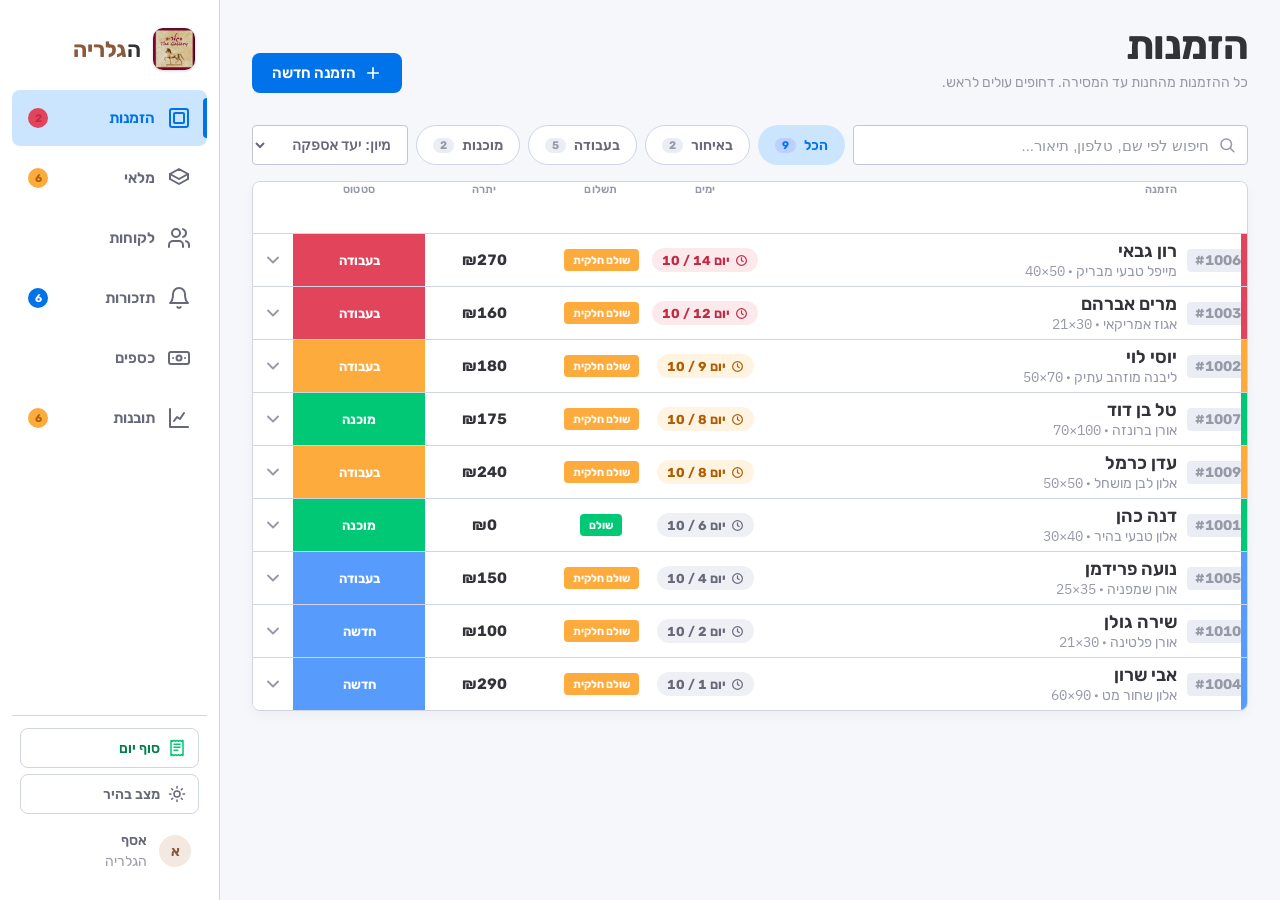
==== commit fa675f9e: "Monday.com-style redesign: solid status cells, board columns, blue primary Co-Authored-By: Claude Op" ====
--- a/demo/index.html
+++ b/demo/index.html
@@ -3,16 +3,16 @@
 <head>
 <meta charset="UTF-8">
 <meta name="viewport" content="width=device-width, initial-scale=1, viewport-fit=cover">
-<meta name="theme-color" content="#6161FF">
+<meta name="theme-color" content="#0073EA">
 <title>הגלריה · ניהול חנות מסגרות</title>
 
-<!-- פונטים: Assistant + Rubik, עם display=swap ו-fallback ל-system-ui (עובד גם ב-file://) -->
+<!-- פונט: Rubik כ-workhorse (Monday-real), עם display=swap ו-fallback ל-system-ui (עובד גם ב-file://) -->
 <link rel="preconnect" href="https://fonts.googleapis.com">
 <link rel="preconnect" href="https://fonts.gstatic.com" crossorigin>
-<link href="https://fonts.googleapis.com/css2?family=Assistant:wght@400;500;600;700&family=Rubik:wght@500;600;700&family=IBM+Plex+Mono:wght@500;600&display=swap" rel="stylesheet">
+<link href="https://fonts.googleapis.com/css2?family=Rubik:wght@300;400;500;600;700&family=IBM+Plex+Mono:wght@500;600&display=swap" rel="stylesheet">
 
-<link rel="stylesheet" href="css/tokens.css?v=8">
-<link rel="stylesheet" href="css/app.css?v=8">
+<link rel="stylesheet" href="css/tokens.css?v=9">
+<link rel="stylesheet" href="css/app.css?v=9">
 </head>
 <body>
 
@@ -37,13 +37,13 @@
 <!-- data.js (repository) -> app.js (util/icons/router) -> feature modules. -->
 <!-- app.js מגדיר את Gallery.util ו-Gallery.icons שהמודולים תלויים בהם, לכן הוא נטען לפניהם. -->
 <!-- ה-init רץ ב-DOMContentLoaded, אחרי שכל המודולים כבר נרשמו. -->
-<script src="js/data.js?v=8"></script>
-<script src="js/app.js?v=8"></script>
-<script src="js/orders.js?v=8"></script>
-<script src="js/inventory.js?v=8"></script>
-<script src="js/customers.js?v=8"></script>
-<script src="js/reminders.js?v=8"></script>
-<script src="js/finance.js?v=8"></script>
-<script src="js/insights.js?v=8"></script>
+<script src="js/data.js?v=9"></script>
+<script src="js/app.js?v=9"></script>
+<script src="js/orders.js?v=9"></script>
+<script src="js/inventory.js?v=9"></script>
+<script src="js/customers.js?v=9"></script>
+<script src="js/reminders.js?v=9"></script>
+<script src="js/finance.js?v=9"></script>
+<script src="js/insights.js?v=9"></script>
 </body>
 </html>
--- a/demo/css/tokens.css
+++ b/demo/css/tokens.css
@@ -1,106 +1,118 @@
 /* =============================================================================
  * tokens.css  -  כל ה-CSS variables של "הגלריה"
- * מקור מחייב: context/design-system.md (סעיפים 2, 3, 4). אין מקף ארוך.
+ * מקור מחייב: context/design-system-v2.md ("Monday-Real"). אין מקף ארוך.
+ * הערכים נשלפו מ-monday-ui-style (מערכת Vibe): primary כחול, status solid מדויק.
  * ========================================================================== */
 
 :root {
-  /* ---- רקעים ומשטחים ---- */
-  --bg-canvas:      #F5F6FA;
+  /* ---- משטחים ---- */
+  --bg-canvas:      #F6F7FB;
   --bg-surface:     #FFFFFF;
-  --bg-surface-alt: #FAFBFD;
-  --bg-sunken:      #EEF0F5;
+  --bg-surface-alt: #F5F6F8;
+  --bg-sunken:      #EBEDF5;
 
   /* ---- טקסט ---- */
-  --ink:            #1E1F33;
-  --ink-secondary:  #4A4C63;
-  --ink-muted:      #676879;
+  --ink:            #323338;
+  --ink-secondary:  #676879;
+  --ink-muted:      #9699A6;   /* כותרות עמודה, captions */
   --ink-on-color:   #FFFFFF;
 
   /* ---- קווים והפרדות ---- */
-  --line:           #E6E9F0;
-  --line-strong:    #D0D4E0;
+  --line:           #D0D4E4;
+  --line-strong:    #C3C6D4;
   --line-frame:     #E4D8CC;
 
-  /* ---- Primary ---- */
-  --primary:        #6161FF;
-  --primary-hover:  #5450E0;
-  --primary-press:  #4A46CC;
-  --primary-soft:   #ECECFF;
-  --primary-ring:   rgba(97, 97, 255, 0.32);
+  /* ---- Primary (Monday blue) ---- */
+  --primary:        #0073EA;
+  --primary-hover:  #0060B9;
+  --primary-press:  #004E96;
+  --primary-soft:   #CCE5FF;   /* selected row / active nav bg */
+  --primary-ring:   rgba(0, 115, 234, 0.30);
+  --link:           #1F76C2;
 
-  /* ---- מבטא עץ אגוז ---- */
+  /* ---- מבטא עץ אגוז (זהות "הגלריה") ---- */
   --walnut:         #8A5A3B;
   --walnut-soft:    #F3E9E0;
 
-  /* ---- STATUS PALETTE ---- */
-  --st-red:         #E2445C;
-  --st-red-soft:    #FCE8EC;
-  --st-red-text:    #C22A44;
+  /* ---- STATUS: solid fill + hover (הלב של המערכת) ---- */
+  --st-green:        #00C875;  --st-green-h:  #0F9B63;
+  --st-orange:       #FDAB3D;  --st-orange-h: #C0873C;
+  --st-red:          #E2445C;  --st-red-h:    #AD3F51;
+  --st-blue:         #579BFC;  --st-blue-h:   #4C7CC1;
+  --st-purple:       #A25DDC;  --st-purple-h: #8050AB;
+  --st-indigo:       #5559DF;  --st-indigo-h: #4B4EAD;
+  --st-orange-dk:    #FF642E;  --st-orange-dk-h: #C25531;
+  --st-yellow:       #FFCB00;  --st-yellow-h: #C29E11;
+  --st-grey:         #C4C4C4;  --st-grey-h:   #B0B0B0;
 
-  --st-orange:      #FDAB3D;
-  --st-orange-soft: #FFF3E0;
-  --st-orange-text: #A66A00;
+  /* טקסט על תא סטטוס מלא */
+  --on-status:        #FFFFFF;
+  --on-status-yellow: #323338;
 
-  --st-green:       #00C875;
-  --st-green-soft:  #E1F7EE;
-  --st-green-text:  #06794C;
+  /* ---- soft status (ל-tags משניים בלבד: chips, notes, kpi) ---- */
+  --st-green-soft:  #E5F9F0;  --st-green-text:  #037F4C;
+  --st-orange-soft: #FFF3E1;  --st-orange-text: #B15C00;
+  --st-red-soft:    #FCE9EC;  --st-red-text:    #C22A44;
+  --st-blue-soft:   #E9F2FE;  --st-blue-text:   #1C6FCB;
+  --st-grey-soft:   #EEF0F5;  --st-grey-text:   #676879;
 
-  --st-blue:        #579BFC;
-  --st-blue-soft:   #E9F2FE;
-  --st-blue-text:   #1C6FCB;
-
-  --st-grey:        #A9AEBE;
-  --st-grey-soft:   #EEF0F4;
-  --st-grey-text:   #5E6376;
+  /* ---- צבעי קבוצה (spine + כותרת קבוצה) ---- */
+  --g-blue:   #0086C0;
+  --g-purple: #A25DDC;
+  --g-red:    #E2445C;
+  --g-green:  #00C875;
+  --g-orange: #FDAB3D;
 
   /* ---- טיפוגרפיה ---- */
-  --font-ui:      "Assistant", system-ui, "Segoe UI", Arial, sans-serif;
-  --font-display: "Rubik", "Assistant", system-ui, sans-serif;
+  --font-ui:      "Rubik", system-ui, "Segoe UI", Arial, sans-serif;
+  --font-display: "Rubik", system-ui, "Segoe UI", Arial, sans-serif;
   --font-mono:    "IBM Plex Mono", "SF Mono", Consolas, monospace;
 
-  --fs-2xs: 0.6875rem;
-  --fs-xs:  0.75rem;
-  --fs-sm:  0.875rem;
-  --fs-md:  1rem;
-  --fs-lg:  1.125rem;
-  --fs-xl:  1.375rem;
-  --fs-2xl: 1.75rem;
+  --fs-2xs: 0.6875rem;  /* 11px - כותרות עמודה */
+  --fs-xs:  0.8125rem;  /* 13px - תוכן תא, tags */
+  --fs-sm:  0.875rem;   /* 14px */
+  --fs-md:  0.9375rem;  /* 15px - body (Monday) */
+  --fs-lg:  1.125rem;   /* 18px - שם פריט */
+  --fs-xl:  1.375rem;   /* 22px - כותרת משנית */
+  --fs-2xl: 1.75rem;    /* 28px - KPI */
+  --fs-page: 2.5rem;    /* 40px - כותרת דף */
 
   --fw-regular: 400;
   --fw-medium:  500;
   --fw-semibold:600;
   --fw-bold:    700;
 
-  --lh-tight: 1.25;
-  --lh-base:  1.55;
+  --lh-tight: 1.2;
+  --lh-base:  1.5;
   --ls-tight: -0.01em;
+  --ls-title: -0.02em;
 
-  /* ---- Radius ---- */
-  --r-sm:   6px;
-  --r-md:   10px;
-  --r-lg:   14px;
-  --r-pill: 999px;
+  /* ---- Radius (Monday עדין) ---- */
+  --r-sm:   4px;
+  --r-md:   8px;
+  --r-lg:   12px;
+  --r-pill: 100px;
 
-  /* ---- Elevation ---- */
+  /* ---- Elevation (עדין מאוד: הצבע עושה את העבודה) ---- */
   --e0: none;
-  --e1: 0 1px 2px rgba(30, 31, 51, 0.06), 0 1px 3px rgba(30, 31, 51, 0.05);
-  --e2: 0 2px 8px rgba(30, 31, 51, 0.08);
-  --e3: 0 8px 24px rgba(30, 31, 51, 0.12);
-  --e4: 0 16px 40px rgba(30, 31, 51, 0.16);
-  --e-primary: 0 4px 14px rgba(97, 97, 255, 0.28);
-  --focus-ring: 0 0 0 3px var(--primary-ring);
+  --e1: 0 4px 12px rgba(0, 0, 0, 0.04);
+  --e2: 0 6px 20px rgba(0, 0, 0, 0.08);
+  --e3: 0 12px 32px rgba(0, 0, 0, 0.12);
+  --e4: 0 16px 40px rgba(0, 0, 0, 0.16);
+  --e-primary: none;   /* Monday לא עושה glow צבעוני מתחת לכפתור */
+  --focus-ring: 0 0 0 2px var(--bg-surface), 0 0 0 4px var(--primary-ring);
 
-  /* ---- Spacing ---- */
+  /* ---- Spacing (בסיס 4px) ---- */
   --s-1: 4px;   --s-2: 8px;   --s-3: 12px;  --s-4: 16px;
   --s-5: 20px;  --s-6: 24px;  --s-8: 32px;  --s-10: 40px;
   --s-12: 48px; --s-16: 64px;
 
-  --touch: 44px;
+  --touch: 40px;
 
   /* ---- Motion ---- */
   --dur-fast:  140ms;
-  --dur-base:  260ms;
-  --dur-slow:  400ms;
+  --dur-base:  220ms;
+  --dur-slow:  380ms;
   --ease:      cubic-bezier(0.4, 0, 0.2, 1);
   --ease-out:  cubic-bezier(0.16, 1, 0.3, 1);
   --ease-spring: cubic-bezier(0.34, 1.56, 0.64, 1);
@@ -111,63 +123,61 @@
 }
 
 /* =============================================================================
- * ערכת DARK מלאה - פלטה כהה נעימה (לא אינברסיה גסה). נבחרת דרך [data-theme="dark"]
- * על שורש המסמך. שומרת על צבעי הסטטוס קריאים: soft כהה + text בהיר.
+ * ערכת DARK מלאה (Monday dark). נבחרת דרך [data-theme="dark"] על שורש המסמך.
  * ========================================================================== */
 :root[data-theme="dark"] {
-  /* ---- רקעים ומשטחים ---- */
-  --bg-canvas:      #14151E;
-  --bg-surface:     #1D1F2B;
-  --bg-surface-alt: #242736;
-  --bg-sunken:      #2C2F40;
+  --bg-canvas:      #181B34;
+  --bg-surface:     #30324E;
+  --bg-surface-alt: #3C3F59;
+  --bg-sunken:      #4B4E69;
 
-  /* ---- טקסט ---- */
-  --ink:            #EDEEF4;
-  --ink-secondary:  #C3C6D4;
-  --ink-muted:      #8A8FA3;
+  --ink:            #D5D8DF;
+  --ink-secondary:  #B0B4C4;
+  --ink-muted:      #797E93;
   --ink-on-color:   #FFFFFF;
 
-  /* ---- קווים והפרדות ---- */
-  --line:           #2E3143;
-  --line-strong:    #3D4157;
+  --line:           #4B4E69;
+  --line-strong:    #797E93;
   --line-frame:     #4A3E32;
 
-  /* ---- Primary ---- */
-  --primary:        #7C7CFF;
-  --primary-hover:  #8F8FFF;
-  --primary-press:  #6E6EF0;
-  --primary-soft:   #2A2A46;
-  --primary-ring:   rgba(124, 124, 255, 0.42);
+  --primary:        #0073EA;
+  --primary-hover:  #2B8DF0;
+  --primary-press:  #0060B9;
+  --primary-soft:   #183263;
+  --primary-ring:   rgba(43, 141, 240, 0.40);
+  --link:           #66CCFF;
 
-  /* ---- מבטא עץ אגוז ---- */
   --walnut:         #C68F62;
   --walnut-soft:    #35271C;
 
-  /* ---- STATUS PALETTE (dark) ---- */
-  --st-red:         #FF5C74;
-  --st-red-soft:    #3A2129;
-  --st-red-text:    #FF98A8;
+  --st-green:  #33D391;  --st-green-h:  #0F9B63;
+  --st-orange: #FDBC64;  --st-orange-h: #C0873C;
+  --st-red:    #E8697D;  --st-red-h:    #AD3F51;
+  --st-blue:   #79AFFD;  --st-blue-h:   #4C7CC1;
+  --st-purple: #B57DE3;  --st-purple-h: #8050AB;
+  --st-indigo: #777AE5;  --st-indigo-h: #4B4EAD;
+  --st-orange-dk: #FF7B4D; --st-orange-dk-h: #C25531;
+  --st-yellow: #FFD533;  --st-yellow-h: #C29E11;
+  --st-grey:   #595C7A;  --st-grey-h:   #4B4E69;
 
-  --st-orange:      #FFB454;
-  --st-orange-soft: #3A2E19;
-  --st-orange-text: #FFC77D;
+  --on-status:        #FFFFFF;
+  --on-status-yellow: #323338;
 
-  --st-green:       #2BD98C;
-  --st-green-soft:  #143528;
-  --st-green-text:  #5FE3AB;
+  --st-green-soft:  #143528;  --st-green-text:  #5FE3AB;
+  --st-orange-soft: #3A2E19;  --st-orange-text: #FFC77D;
+  --st-red-soft:    #3A2129;  --st-red-text:    #FF98A8;
+  --st-blue-soft:   #1A2C43;  --st-blue-text:   #97C2FF;
+  --st-grey-soft:   #2A2D3C;  --st-grey-text:   #B0B4C4;
 
-  --st-blue:        #6BA8FF;
-  --st-blue-soft:   #1A2C43;
-  --st-blue-text:   #97C2FF;
+  --g-blue:   #339ECD;
+  --g-purple: #B57DE3;
+  --g-red:    #E8697D;
+  --g-green:  #33D391;
+  --g-orange: #FDBC64;
 
-  --st-grey:        #8A8FA3;
-  --st-grey-soft:   #2A2D3C;
-  --st-grey-text:   #B0B4C4;
-
-  /* ---- Elevation (עמוק יותר על רקע כהה) ---- */
-  --e1: 0 1px 2px rgba(0, 0, 0, 0.35), 0 1px 3px rgba(0, 0, 0, 0.30);
-  --e2: 0 2px 10px rgba(0, 0, 0, 0.40);
-  --e3: 0 8px 24px rgba(0, 0, 0, 0.50);
+  --e1: 0 4px 12px rgba(0, 0, 0, 0.30);
+  --e2: 0 6px 20px rgba(0, 0, 0, 0.40);
+  --e3: 0 12px 32px rgba(0, 0, 0, 0.55);
   --e4: 0 16px 44px rgba(0, 0, 0, 0.58);
-  --e-primary: 0 4px 16px rgba(124, 124, 255, 0.40);
+  --e-primary: none;
 }
--- a/demo/css/app.css
+++ b/demo/css/app.css
@@ -1464,3 +1464,226 @@
   .bottombar .nav__item .lbl { font-size: 10px; }
   .bottombar .nav__item .ico { width: 22px; height: 22px; }
 }
+
+/* =============================================================================
+ * ============================================================================
+ *  v2  "MONDAY-REAL"  OVERRIDES
+ *  מיישם את context/design-system-v2.md. נטען אחרון, ולכן מנצח את הכללים מעל.
+ *  משנה עיצוב בלבד: אין נגיעה בנתונים או בלוגיקה. RTL + dark מלאים.
+ * ============================================================================
+ * ========================================================================== */
+
+/* ---- 3. כותרת דף ענקית שחורה (מחליף את .view__title הביישן) ---- */
+.view__head { margin-bottom: var(--s-6); align-items: flex-end; }
+.view__title {
+  font-family: var(--font-ui);
+  font-size: var(--fs-page);            /* 40px */
+  font-weight: var(--fw-bold);          /* 700 */
+  color: var(--ink);                    /* שחור מלא #323338 */
+  letter-spacing: var(--ls-title);
+  line-height: 1.1;
+  margin: 0 0 4px;
+}
+.view__subtitle { font-size: var(--fs-sm); }
+
+/* ---- 4. תא סטטוס SOLID FILL (השינוי מספר 1) ---- */
+.pill {
+  height: 28px;
+  padding: 0 12px;
+  border-radius: var(--r-sm);           /* 4px, לא גלולה */
+  gap: 0;
+  justify-content: center;
+  color: var(--on-status);
+  font-weight: var(--fw-bold);
+  font-size: var(--fs-xs);
+  transition: filter var(--dur-fast) var(--ease);
+}
+.pill .dot { display: none; }           /* אין נקודה על רקע מלא-צבע */
+.pill:hover { filter: brightness(0.95); }
+
+/* מקושר ל-.pill בלבד כדי לא לדלוף ל-.kpi/.nav__badge שחולקים את שמות ה-is-* */
+.pill.is-red    { background: var(--st-red);    color: var(--on-status); }
+.pill.is-orange { background: var(--st-orange); color: var(--on-status); }
+.pill.is-green  { background: var(--st-green);  color: var(--on-status); }
+.pill.is-blue   { background: var(--st-blue);   color: var(--on-status); }
+.pill.is-grey   { background: var(--st-grey);   color: var(--on-status); }
+.pill.is-purple { background: var(--st-purple); color: var(--on-status); }
+.pill.is-yellow { background: var(--st-yellow); color: var(--on-status-yellow); }
+
+.pill--sm { height: 22px; padding: 0 9px; font-size: var(--fs-2xs); border-radius: var(--r-sm); }
+
+/* בורר סטטוס בפאנל: פינה עדינה, active מקבל fill מלא (צבע מוזרק inline מ-JS) */
+.status-opt { border-radius: var(--r-sm); height: 32px; }
+.status-opt.active { color: #fff; }
+
+/* ---- 5+7. לוח שטוח: הרשימה היא "board", השורות שטוחות עם קווי הפרדה ---- */
+.list, .group__body {
+  gap: 0;
+  background: var(--bg-surface);
+  border: 1px solid var(--line);
+  border-radius: var(--r-md);
+  overflow: hidden;
+  box-shadow: var(--e1);                /* צל עדין מאוד על הלוח, לא על כל שורה */
+}
+.row {
+  border: 0;
+  border-radius: 0;
+  box-shadow: none;
+  background: var(--bg-surface);
+  border-bottom: 1px solid var(--line);
+}
+.row:last-child { border-bottom: 0; }
+.row:hover { background: var(--bg-surface-alt); box-shadow: none; }
+
+/* spine צבעוני עבה יותר (6px) בקצה הימני של השורה */
+.row::before { width: 6px; }
+.row:hover::before { width: 6px; }
+
+/* ---- 5. פריסת עמודות אמיתית (grid) לכל טאב, מוגדרת דרך [data-view] ---- */
+/* מקור אמת יחיד לרוחב העמודות פר-מודול, כדי שכותרת העמודות והשורות יישמרו מיושרות */
+
+/* כותרת עמודות (אפורה, זעירה) - משותפת */
+.brow--head {
+  background: var(--bg-surface);
+  border-bottom: 1px solid var(--line);
+  min-height: 34px;
+  align-items: center;
+}
+.brow--head .bcol {
+  font-size: var(--fs-2xs);             /* 11px */
+  font-weight: var(--fw-semibold);
+  letter-spacing: 0.02em;
+  color: var(--ink-muted);
+  text-align: center;
+  white-space: nowrap;
+  padding-inline: 8px;
+}
+.brow--head .bcol--name { text-align: start; padding-inline: 12px; }
+
+/* בסיס משותף לשורת-לוח בגריד */
+[data-view] .row__head,
+[data-view] .brow--head {
+  gap: 0;
+  padding: 0;
+}
+[data-view] .row__head > .pill:not(.pill--sm) {
+  align-self: stretch;
+  justify-self: stretch;
+  height: auto;
+  border-radius: 0;                     /* ממלא את כל תא הסטטוס עד הקצה (ref2) */
+}
+[data-view] .row__head > .row__spacer { display: none; }
+[data-view] .row__head > .row__main { min-width: 0; }
+
+/* --- הזמנות --- */
+[data-view="orders"] { --cols-o: 58px minmax(160px, 1fr) 92px 116px 118px 132px 40px; }
+[data-view="orders"] .row__head,
+[data-view="orders"] .brow--head {
+  display: grid; grid-template-columns: var(--cols-o);
+  align-items: stretch; min-height: 52px;
+}
+[data-view="orders"] .row__head > .row__id      { grid-column: 1; align-self: center; justify-self: center; }
+[data-view="orders"] .row__head > .row__main    { grid-column: 2; align-self: center; padding-inline: 12px; }
+[data-view="orders"] .row__head > .chip         { grid-column: 3; align-self: center; justify-self: center; }
+[data-view="orders"] .row__head > .pill--sm     { grid-column: 4; align-self: center; justify-self: center; }
+[data-view="orders"] .row__head > .row__balance { grid-column: 5; align-self: center; justify-self: center; }
+[data-view="orders"] .row__head > .pill:not(.pill--sm) { grid-column: 6; }
+[data-view="orders"] .row__head > .chev         { grid-column: 7; align-self: center; justify-self: center; }
+
+/* --- מלאי --- */
+[data-view="inventory"] { --cols-i: 56px 94px minmax(140px, 1fr) minmax(140px, 230px) 132px 40px; }
+[data-view="inventory"] .row__head,
+[data-view="inventory"] .brow--head {
+  display: grid; grid-template-columns: var(--cols-i);
+  align-items: stretch; min-height: 56px;
+}
+[data-view="inventory"] .row__head > .pthumb   { grid-column: 1; align-self: center; justify-self: center; }
+[data-view="inventory"] .row__head > .row__id  { grid-column: 2; align-self: center; padding-inline: 8px; }
+[data-view="inventory"] .row__head > .row__main{ grid-column: 3; align-self: center; padding-inline: 12px; }
+[data-view="inventory"] .row__head > .stockbar { grid-column: 4; align-self: center; padding-inline: 12px; }
+[data-view="inventory"] .row__head > .pill:not(.pill--sm) { grid-column: 5; }
+[data-view="inventory"] .row__head > .chev     { grid-column: 6; align-self: center; justify-self: center; }
+
+/* --- לקוחות (עמודות מיושרות, ללא כותרת נפרדת: התאים כבר נושאים תווית) --- */
+[data-view="customers"] { --cols-c: 56px minmax(160px, 1fr) 92px 128px 122px 128px 40px; }
+[data-view="customers"] .row__head {
+  display: grid; grid-template-columns: var(--cols-c);
+  align-items: stretch; min-height: 56px;
+}
+[data-view="customers"] .row__head > .cust-avatar    { grid-column: 1; align-self: center; justify-self: center; }
+[data-view="customers"] .row__head > .row__main      { grid-column: 2; align-self: center; padding-inline: 12px; }
+[data-view="customers"] .row__head > .cust-note-flag { grid-column: 3; align-self: center; justify-self: center; }
+[data-view="customers"] .row__head > .cust-last      { grid-column: 4; align-self: center; justify-self: center; }
+[data-view="customers"] .row__head > .cust-total     { grid-column: 5; align-self: center; justify-self: center; }
+[data-view="customers"] .row__head > .cust-contact   { grid-column: 6; align-self: center; justify-self: center; }
+[data-view="customers"] .row__head > .chev           { grid-column: 7; align-self: center; justify-self: center; }
+.cust-total { align-items: center; }
+
+/* ---- 5.4/5.5 Timeline + מסילות בצבע, אווטרים עגולים ---- */
+.progress .track, .stockbar .track { background: var(--bg-sunken); }
+.cust-avatar, .rail__avatar { border-radius: 50%; }
+
+/* ---- 6. כותרת קבוצה: טקסט צבעוני חשוף על הקנבס, בלי כרטיס ---- */
+.group { margin-bottom: var(--s-6); }
+.group__head {
+  background: transparent;
+  border: 0;
+  border-radius: 0;
+  padding: var(--s-4) var(--s-1) var(--s-2);
+  margin-bottom: var(--s-2);
+}
+.group__head::before { display: none; }
+.group__title {
+  font-weight: var(--fw-bold);
+  font-size: var(--fs-lg);
+  color: var(--gtext, var(--ink));
+}
+.ins-group__head {
+  background: transparent;
+  border: 0;
+  border-radius: 0;
+  padding: var(--s-4) var(--s-1) var(--s-2);
+  margin-bottom: var(--s-2);
+}
+.ins-group__head::before { display: none; }
+.ins-group__title { font-weight: var(--fw-bold); font-size: var(--fs-lg); color: var(--gt, var(--ink)); }
+
+/* ---- 7. כפתורים: primary כחול בלי glow ---- */
+.btn--primary { box-shadow: none; }
+.btn--primary:hover { background: var(--primary-hover); box-shadow: none; }
+
+/* ---- מובייל: חזרה לתצוגת כרטיס/שורה נפתחת (fallback) ---- */
+@media (max-width: 768px) {
+  [data-view] .brow--head { display: none; }
+  [data-view] .row__head {
+    display: flex !important;
+    grid-template-columns: none;
+    align-items: center;
+    gap: var(--s-3);
+    padding: var(--s-3) var(--s-4);
+    min-height: 0;
+  }
+  [data-view] .row__head > * { grid-column: auto; }
+  [data-view] .row__head > .row__spacer { display: block; }
+  [data-view] .row__head > .pill:not(.pill--sm) {
+    align-self: center;
+    justify-self: auto;
+    height: 28px;
+    border-radius: var(--r-sm);
+  }
+  /* השורות חוזרות להיות כרטיסים עם רווח ביניהן */
+  .list, .group__body {
+    border: 0;
+    background: transparent;
+    box-shadow: none;
+    overflow: visible;
+    gap: var(--s-2);
+  }
+  .row {
+    border: 1px solid var(--line);
+    border-radius: var(--r-md);
+    box-shadow: var(--e1);
+  }
+  .row:last-child { border: 1px solid var(--line); }
+  .view__title { font-size: 1.875rem; }   /* 30px בכותרת דף במסך צר */
+}
